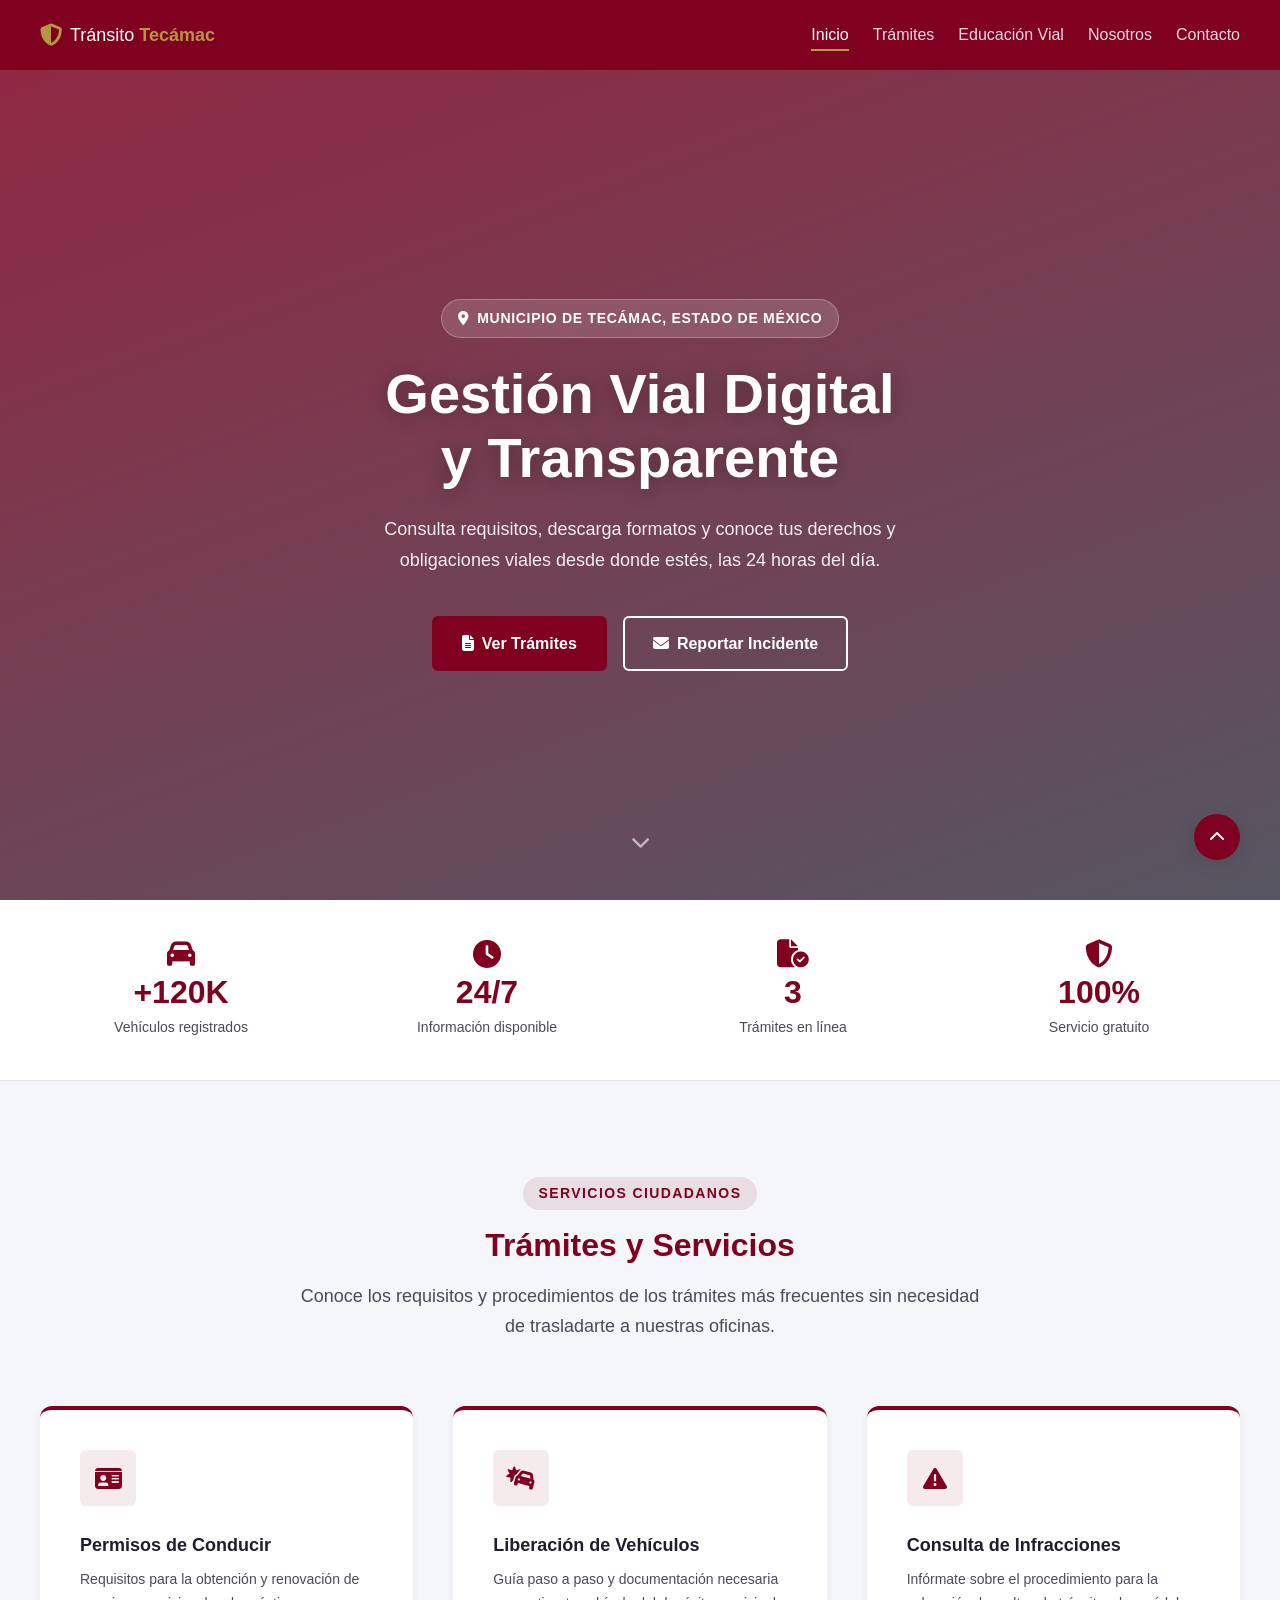
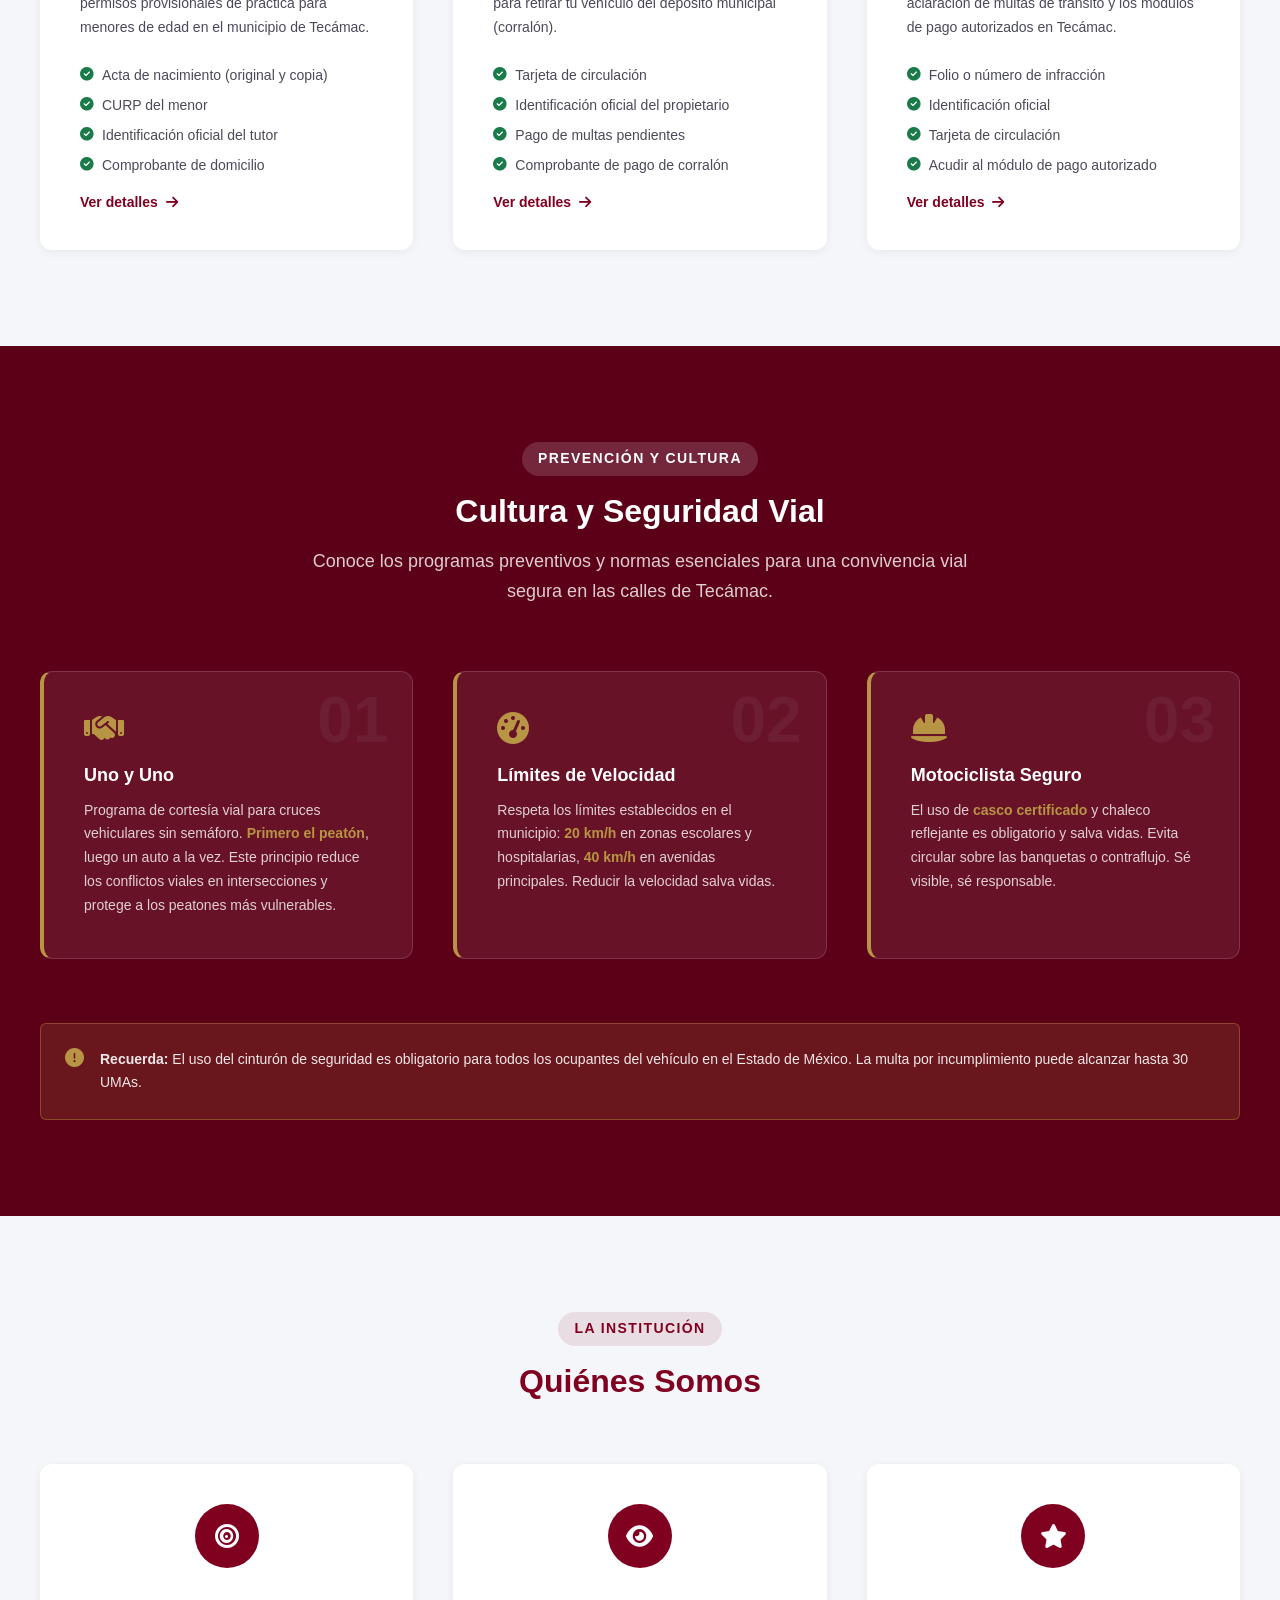
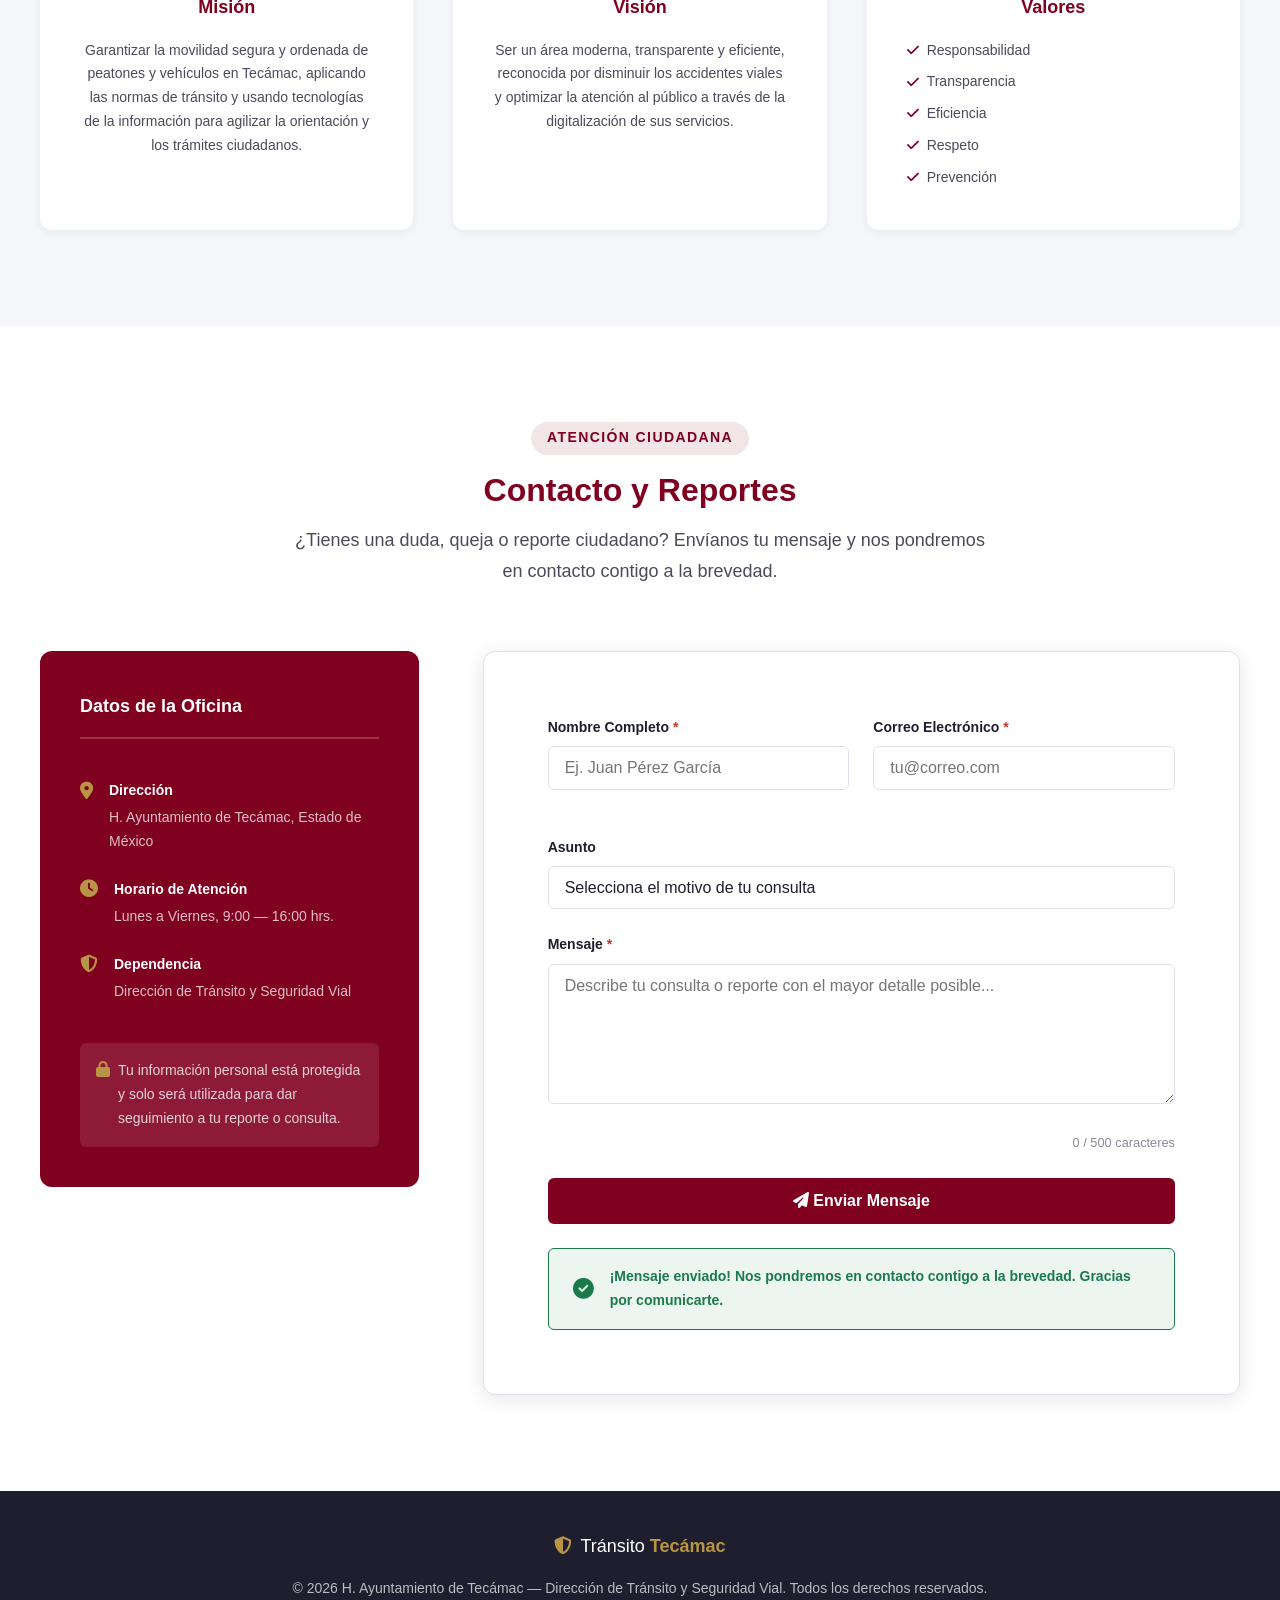
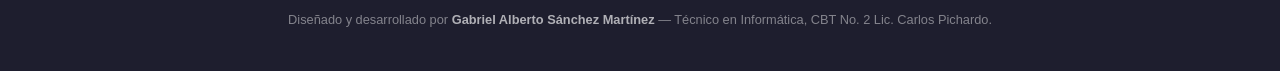
==== index.html @ 81a494e6 "feat: sitio web institucional Tránsito y Seguridad Vial Tecámac - Página web estática (HTML5 + CSS3 " ====
<!DOCTYPE html>
<html lang="es">
<head>
  <meta charset="UTF-8" />
  <meta name="viewport" content="width=device-width, initial-scale=1.0" />
  <meta name="description" content="Página web oficial de la Dirección de Tránsito y Seguridad Vial del H. Ayuntamiento de Tecámac. Consulta trámites, requisitos y cultura vial." />
  <title>Tránsito y Seguridad Vial | H. Ayuntamiento de Tecámac</title>

  <!-- Font Awesome 6 para íconos -->
  <link rel="stylesheet" href="https://cdnjs.cloudflare.com/ajax/libs/font-awesome/6.5.0/css/all.min.css" />
  <!-- Hoja de estilos principal -->
  <link rel="stylesheet" href="estilos.css" />
</head>
<body>

  <!-- ==================== HEADER / NAVBAR ==================== -->
  <header class="site-header" id="site-header">
    <div class="container header-inner">

      <a href="#inicio" class="logo" aria-label="Ir al inicio">
        <i class="fa-solid fa-shield-halved logo-icon" aria-hidden="true"></i>
        <span class="logo-text">Tránsito <strong>Tecámac</strong></span>
      </a>

      <nav class="main-nav" id="main-nav" aria-label="Navegación principal">
        <ul class="nav-list">
          <li><a class="nav-link" href="#inicio">Inicio</a></li>
          <li><a class="nav-link" href="#tramites">Trámites</a></li>
          <li><a class="nav-link" href="#educacion">Educación Vial</a></li>
          <li><a class="nav-link" href="#nosotros">Nosotros</a></li>
          <li><a class="nav-link" href="#contacto">Contacto</a></li>
        </ul>
      </nav>

      <button
        class="hamburger"
        id="hamburger-btn"
        aria-label="Abrir menú de navegación"
        aria-expanded="false"
        aria-controls="main-nav"
      >
        <span class="hamburger-bar"></span>
        <span class="hamburger-bar"></span>
        <span class="hamburger-bar"></span>
      </button>

    </div>
  </header>
  <!-- /HEADER -->


  <main id="main-content">

    <!-- ==================== SECCIÓN HERO ==================== -->
    <section id="inicio" class="hero" aria-label="Bienvenida">
      <div class="hero-overlay" aria-hidden="true"></div>
      <div class="hero-content animate-fade-up">
        <span class="hero-badge">
          <i class="fa-solid fa-location-dot" aria-hidden="true"></i>
          Municipio de Tecámac, Estado de México
        </span>
        <h1 class="hero-title">Gestión Vial Digital<br>y Transparente</h1>
        <p class="hero-subtitle">
          Consulta requisitos, descarga formatos y conoce tus derechos y
          obligaciones viales desde donde estés, las 24 horas del día.
        </p>
        <div class="hero-actions">
          <a href="#tramites" class="btn btn-primary">
            <i class="fa-solid fa-file-lines" aria-hidden="true"></i>
            Ver Trámites
          </a>
          <a href="#contacto" class="btn btn-outline">
            <i class="fa-solid fa-envelope" aria-hidden="true"></i>
            Reportar Incidente
          </a>
        </div>
      </div>
      <div class="hero-scroll-hint" aria-hidden="true">
        <i class="fa-solid fa-chevron-down"></i>
      </div>
    </section>
    <!-- /HERO -->

    <!-- ==================== ESTADÍSTICAS RÁPIDAS ==================== -->
    <section class="stats-bar" aria-label="Datos del municipio">
      <div class="container stats-grid">
        <div class="stat-item animate-on-scroll">
          <i class="fa-solid fa-car stat-icon" aria-hidden="true"></i>
          <span class="stat-number">+120K</span>
          <span class="stat-label">Vehículos registrados</span>
        </div>
        <div class="stat-item animate-on-scroll">
          <i class="fa-solid fa-clock stat-icon" aria-hidden="true"></i>
          <span class="stat-number">24/7</span>
          <span class="stat-label">Información disponible</span>
        </div>
        <div class="stat-item animate-on-scroll">
          <i class="fa-solid fa-file-circle-check stat-icon" aria-hidden="true"></i>
          <span class="stat-number">3</span>
          <span class="stat-label">Trámites en línea</span>
        </div>
        <div class="stat-item animate-on-scroll">
          <i class="fa-solid fa-shield-halved stat-icon" aria-hidden="true"></i>
          <span class="stat-number">100%</span>
          <span class="stat-label">Servicio gratuito</span>
        </div>
      </div>
    </section>
    <!-- /ESTADÍSTICAS -->


    <!-- ==================== TRÁMITES Y SERVICIOS ==================== -->
    <section id="tramites" class="section section-light" aria-labelledby="tramites-title">
      <div class="container">
        <header class="section-header animate-on-scroll">
          <span class="section-label">Servicios Ciudadanos</span>
          <h2 class="section-title" id="tramites-title">Trámites y Servicios</h2>
          <p class="section-description">
            Conoce los requisitos y procedimientos de los trámites más frecuentes
            sin necesidad de trasladarte a nuestras oficinas.
          </p>
        </header>

        <div class="cards-grid">

          <!-- Card 1: Permisos de Conducir -->
          <article class="card animate-on-scroll" aria-labelledby="card-permisos-title">
            <div class="card-icon-wrap" aria-hidden="true">
              <i class="fa-solid fa-id-card card-icon"></i>
            </div>
            <h3 class="card-title" id="card-permisos-title">Permisos de Conducir</h3>
            <p class="card-body">
              Requisitos para la obtención y renovación de permisos provisionales
              de práctica para menores de edad en el municipio de Tecámac.
            </p>
            <ul class="card-requirements">
              <li><i class="fa-solid fa-circle-check" aria-hidden="true"></i> Acta de nacimiento (original y copia)</li>
              <li><i class="fa-solid fa-circle-check" aria-hidden="true"></i> CURP del menor</li>
              <li><i class="fa-solid fa-circle-check" aria-hidden="true"></i> Identificación oficial del tutor</li>
              <li><i class="fa-solid fa-circle-check" aria-hidden="true"></i> Comprobante de domicilio</li>
            </ul>
            <button class="btn-card" onclick="openModal('modal-permisos')" aria-haspopup="dialog">
              Ver detalles <i class="fa-solid fa-arrow-right" aria-hidden="true"></i>
            </button>
          </article>

          <!-- Card 2: Liberación de Vehículos -->
          <article class="card animate-on-scroll" aria-labelledby="card-vehiculos-title">
            <div class="card-icon-wrap" aria-hidden="true">
              <i class="fa-solid fa-car-burst card-icon"></i>
            </div>
            <h3 class="card-title" id="card-vehiculos-title">Liberación de Vehículos</h3>
            <p class="card-body">
              Guía paso a paso y documentación necesaria para retirar tu vehículo
              del depósito municipal (corralón).
            </p>
            <ul class="card-requirements">
              <li><i class="fa-solid fa-circle-check" aria-hidden="true"></i> Tarjeta de circulación</li>
              <li><i class="fa-solid fa-circle-check" aria-hidden="true"></i> Identificación oficial del propietario</li>
              <li><i class="fa-solid fa-circle-check" aria-hidden="true"></i> Pago de multas pendientes</li>
              <li><i class="fa-solid fa-circle-check" aria-hidden="true"></i> Comprobante de pago de corralón</li>
            </ul>
            <button class="btn-card" onclick="openModal('modal-vehiculos')" aria-haspopup="dialog">
              Ver detalles <i class="fa-solid fa-arrow-right" aria-hidden="true"></i>
            </button>
          </article>

          <!-- Card 3: Consulta de Infracciones -->
          <article class="card animate-on-scroll" aria-labelledby="card-infracciones-title">
            <div class="card-icon-wrap" aria-hidden="true">
              <i class="fa-solid fa-triangle-exclamation card-icon"></i>
            </div>
            <h3 class="card-title" id="card-infracciones-title">Consulta de Infracciones</h3>
            <p class="card-body">
              Infórmate sobre el procedimiento para la aclaración de multas de
              tránsito y los módulos de pago autorizados en Tecámac.
            </p>
            <ul class="card-requirements">
              <li><i class="fa-solid fa-circle-check" aria-hidden="true"></i> Folio o número de infracción</li>
              <li><i class="fa-solid fa-circle-check" aria-hidden="true"></i> Identificación oficial</li>
              <li><i class="fa-solid fa-circle-check" aria-hidden="true"></i> Tarjeta de circulación</li>
              <li><i class="fa-solid fa-circle-check" aria-hidden="true"></i> Acudir al módulo de pago autorizado</li>
            </ul>
            <button class="btn-card" onclick="openModal('modal-infracciones')" aria-haspopup="dialog">
              Ver detalles <i class="fa-solid fa-arrow-right" aria-hidden="true"></i>
            </button>
          </article>

        </div>
      </div>
    </section>
    <!-- /TRÁMITES -->


    <!-- ==================== EDUCACIÓN VIAL ==================== -->
    <section id="educacion" class="section section-dark" aria-labelledby="educacion-title">
      <div class="container">
        <header class="section-header animate-on-scroll">
          <span class="section-label section-label--light">Prevención y Cultura</span>
          <h2 class="section-title section-title--light" id="educacion-title">Cultura y Seguridad Vial</h2>
          <p class="section-description section-description--light">
            Conoce los programas preventivos y normas esenciales para una
            convivencia vial segura en las calles de Tecámac.
          </p>
        </header>

        <div class="info-grid">

          <article class="info-card animate-on-scroll" aria-labelledby="info-uno-title">
            <div class="info-card-number" aria-hidden="true">01</div>
            <i class="fa-solid fa-handshake info-card-icon" aria-hidden="true"></i>
            <h3 class="info-card-title" id="info-uno-title">Uno y Uno</h3>
            <p class="info-card-body">
              Programa de cortesía vial para cruces vehiculares sin semáforo.
              <strong>Primero el peatón</strong>, luego un auto a la vez. Este principio
              reduce los conflictos viales en intersecciones y protege a los peatones más vulnerables.
            </p>
          </article>

          <article class="info-card animate-on-scroll" aria-labelledby="info-velocidad-title">
            <div class="info-card-number" aria-hidden="true">02</div>
            <i class="fa-solid fa-gauge-high info-card-icon" aria-hidden="true"></i>
            <h3 class="info-card-title" id="info-velocidad-title">Límites de Velocidad</h3>
            <p class="info-card-body">
              Respeta los límites establecidos en el municipio:
              <strong>20 km/h</strong> en zonas escolares y hospitalarias,
              <strong>40 km/h</strong> en avenidas principales.
              Reducir la velocidad salva vidas.
            </p>
          </article>

          <article class="info-card animate-on-scroll" aria-labelledby="info-moto-title">
            <div class="info-card-number" aria-hidden="true">03</div>
            <i class="fa-solid fa-helmet-safety info-card-icon" aria-hidden="true"></i>
            <h3 class="info-card-title" id="info-moto-title">Motociclista Seguro</h3>
            <p class="info-card-body">
              El uso de <strong>casco certificado</strong> y chaleco reflejante es obligatorio y
              salva vidas. Evita circular sobre las banquetas o contraflujo.
              Sé visible, sé responsable.
            </p>
          </article>

        </div>

        <!-- Banner de alerta vial -->
        <div class="alert-banner animate-on-scroll" role="note" aria-label="Aviso importante">
          <i class="fa-solid fa-circle-exclamation" aria-hidden="true"></i>
          <p>
            <strong>Recuerda:</strong> El uso del cinturón de seguridad es obligatorio para todos
            los ocupantes del vehículo en el Estado de México. La multa por incumplimiento
            puede alcanzar hasta 30 UMAs.
          </p>
        </div>

      </div>
    </section>
    <!-- /EDUCACIÓN VIAL -->


    <!-- ==================== NOSOTROS ==================== -->
    <section id="nosotros" class="section section-light" aria-labelledby="nosotros-title">
      <div class="container">
        <header class="section-header animate-on-scroll">
          <span class="section-label">La Institución</span>
          <h2 class="section-title" id="nosotros-title">Quiénes Somos</h2>
        </header>

        <div class="mvv-grid">

          <div class="mvv-card animate-on-scroll">
            <div class="mvv-card-icon" aria-hidden="true">
              <i class="fa-solid fa-bullseye"></i>
            </div>
            <h3 class="mvv-card-title">Misión</h3>
            <p class="mvv-card-body">
              Garantizar la movilidad segura y ordenada de peatones y vehículos en Tecámac,
              aplicando las normas de tránsito y usando tecnologías de la información
              para agilizar la orientación y los trámites ciudadanos.
            </p>
          </div>

          <div class="mvv-card animate-on-scroll">
            <div class="mvv-card-icon" aria-hidden="true">
              <i class="fa-solid fa-eye"></i>
            </div>
            <h3 class="mvv-card-title">Visión</h3>
            <p class="mvv-card-body">
              Ser un área moderna, transparente y eficiente, reconocida por disminuir
              los accidentes viales y optimizar la atención al público a través de
              la digitalización de sus servicios.
            </p>
          </div>

          <div class="mvv-card animate-on-scroll">
            <div class="mvv-card-icon" aria-hidden="true">
              <i class="fa-solid fa-star"></i>
            </div>
            <h3 class="mvv-card-title">Valores</h3>
            <ul class="mvv-values-list">
              <li><i class="fa-solid fa-check" aria-hidden="true"></i> Responsabilidad</li>
              <li><i class="fa-solid fa-check" aria-hidden="true"></i> Transparencia</li>
              <li><i class="fa-solid fa-check" aria-hidden="true"></i> Eficiencia</li>
              <li><i class="fa-solid fa-check" aria-hidden="true"></i> Respeto</li>
              <li><i class="fa-solid fa-check" aria-hidden="true"></i> Prevención</li>
            </ul>
          </div>

        </div>
      </div>
    </section>
    <!-- /NOSOTROS -->


    <!-- ==================== CONTACTO ==================== -->
    <section id="contacto" class="section" aria-labelledby="contacto-title">
      <div class="container">
        <header class="section-header animate-on-scroll">
          <span class="section-label">Atención Ciudadana</span>
          <h2 class="section-title" id="contacto-title">Contacto y Reportes</h2>
          <p class="section-description">
            ¿Tienes una duda, queja o reporte ciudadano? Envíanos tu mensaje
            y nos pondremos en contacto contigo a la brevedad.
          </p>
        </header>

        <div class="contact-layout">

          <!-- Información de contacto -->
          <aside class="contact-info animate-on-scroll" aria-label="Información de contacto">
            <h3 class="contact-info-title">Datos de la Oficina</h3>

            <ul class="contact-info-list">
              <li class="contact-info-item">
                <i class="fa-solid fa-location-dot" aria-hidden="true"></i>
                <div>
                  <strong>Dirección</strong>
                  <span>H. Ayuntamiento de Tecámac, Estado de México</span>
                </div>
              </li>
              <li class="contact-info-item">
                <i class="fa-solid fa-clock" aria-hidden="true"></i>
                <div>
                  <strong>Horario de Atención</strong>
                  <span>Lunes a Viernes, 9:00 — 16:00 hrs.</span>
                </div>
              </li>
              <li class="contact-info-item">
                <i class="fa-solid fa-shield-halved" aria-hidden="true"></i>
                <div>
                  <strong>Dependencia</strong>
                  <span>Dirección de Tránsito y Seguridad Vial</span>
                </div>
              </li>
            </ul>

            <div class="contact-notice" role="note">
              <i class="fa-solid fa-lock" aria-hidden="true"></i>
              <p>Tu información personal está protegida y solo será utilizada
              para dar seguimiento a tu reporte o consulta.</p>
            </div>
          </aside>

          <!-- Formulario -->
          <div class="contact-form-wrap animate-on-scroll">
            <!--
              NETLIFY FORMS — Instrucciones de activación:
              1. Sube este sitio a Netlify (arrastrar la carpeta en app.netlify.com).
              2. Netlify detecta automáticamente el atributo `data-netlify="true"` y
                 activa la recepción de mensajes. No se necesita configuración extra.
              3. Los mensajes llegan a: app.netlify.com → tu sitio → Forms.
              4. Opcional: en Netlify > Forms > Notifications puedes activar
                 alertas por correo electrónico cada vez que llegue un mensaje.
            -->
            <form
              class="contact-form"
              id="contact-form"
              name="contacto-ciudadano"
              method="POST"
              data-netlify="true"
              data-netlify-honeypot="bot-field"
              novalidate
              aria-label="Formulario de contacto ciudadano"
            >
              <!-- Campo honeypot anti-spam (oculto para humanos, visible para bots) -->
              <input type="hidden" name="form-name" value="contacto-ciudadano" />
              <p class="honeypot-field" aria-hidden="true">
                <label>No llenar este campo: <input name="bot-field" tabindex="-1" autocomplete="off" /></label>
              </p>

              <div class="form-row">
                <div class="form-group">
                  <label class="form-label" for="input-name">
                    Nombre Completo <span class="required" aria-hidden="true">*</span>
                  </label>
                  <input
                    class="form-input"
                    type="text"
                    id="input-name"
                    name="name"
                    placeholder="Ej. Juan Pérez García"
                    autocomplete="name"
                    required
                    aria-required="true"
                    aria-describedby="input-name-error"
                  />
                  <span class="form-error" id="input-name-error" role="alert" aria-live="polite"></span>
                </div>

                <div class="form-group">
                  <label class="form-label" for="input-email">
                    Correo Electrónico <span class="required" aria-hidden="true">*</span>
                  </label>
                  <input
                    class="form-input"
                    type="email"
                    id="input-email"
                    name="email"
                    placeholder="tu@correo.com"
                    autocomplete="email"
                    required
                    aria-required="true"
                    aria-describedby="input-email-error"
                  />
                  <span class="form-error" id="input-email-error" role="alert" aria-live="polite"></span>
                </div>
              </div>

              <div class="form-group">
                <label class="form-label" for="input-subject">Asunto</label>
                <select class="form-input form-select" id="input-subject" name="subject">
                  <option value="" disabled selected>Selecciona el motivo de tu consulta</option>
                  <option value="tramite">Información sobre un trámite</option>
                  <option value="infraccion">Consulta de infracción</option>
                  <option value="reporte">Reporte ciudadano</option>
                  <option value="corralon">Liberación de vehículo</option>
                  <option value="otro">Otro</option>
                </select>
              </div>

              <div class="form-group">
                <label class="form-label" for="input-message">
                  Mensaje <span class="required" aria-hidden="true">*</span>
                </label>
                <textarea
                  class="form-input form-textarea"
                  id="input-message"
                  name="message"
                  rows="5"
                  placeholder="Describe tu consulta o reporte con el mayor detalle posible..."
                  required
                  aria-required="true"
                  aria-describedby="input-message-error"
                ></textarea>
                <span class="form-error" id="input-message-error" role="alert" aria-live="polite"></span>
                <span class="char-counter" id="char-counter" aria-live="polite">0 / 500 caracteres</span>
              </div>

              <button class="btn btn-primary btn-full" type="submit" id="submit-btn">
                <span class="btn-text">
                  <i class="fa-solid fa-paper-plane" aria-hidden="true"></i>
                  Enviar Mensaje
                </span>
                <span class="btn-loading" aria-hidden="true" hidden>
                  <i class="fa-solid fa-spinner fa-spin"></i>
                  Enviando...
                </span>
              </button>

              <!-- Mensaje de éxito -->
              <div class="form-success" id="form-success" role="status" aria-live="polite" tabindex="-1" hidden>
                <i class="fa-solid fa-circle-check" aria-hidden="true"></i>
                <p><strong>¡Mensaje enviado!</strong> Nos pondremos en contacto contigo a la brevedad. Gracias por comunicarte.</p>
              </div>

            </form>
          </div>
          <!-- /Formulario -->

        </div>
      </div>
    </section>
    <!-- /CONTACTO -->

  </main>


  <!-- ==================== FOOTER ==================== -->
  <footer class="site-footer" role="contentinfo">
    <div class="container footer-inner">
      <div class="footer-brand">
        <i class="fa-solid fa-shield-halved footer-logo-icon" aria-hidden="true"></i>
        <span>Tránsito <strong>Tecámac</strong></span>
      </div>
      <p class="footer-copy">
        &copy; 2026 H. Ayuntamiento de Tecámac &mdash; Dirección de Tránsito y Seguridad Vial.
        Todos los derechos reservados.
      </p>
      <p class="footer-credit">
        Diseñado y desarrollado por
        <strong>Gabriel Alberto Sánchez Martínez</strong> &mdash; Técnico en Informática, CBT No. 2 Lic. Carlos Pichardo.
      </p>
    </div>
  </footer>
  <!-- /FOOTER -->

  <!-- ==================== MODALES DE TRÁMITES ==================== -->

  <!-- Modal: Permisos de Conducir -->
  <dialog class="modal" id="modal-permisos" aria-labelledby="modal-permisos-title">
    <div class="modal-inner">
      <button class="modal-close" onclick="closeModal('modal-permisos')" aria-label="Cerrar modal">
        <i class="fa-solid fa-xmark" aria-hidden="true"></i>
      </button>
      <div class="modal-icon" aria-hidden="true"><i class="fa-solid fa-id-card"></i></div>
      <h2 class="modal-title" id="modal-permisos-title">Permisos de Conducir</h2>
      <p class="modal-description">
        El permiso provisional de práctica es el documento que autoriza a un menor de edad
        a conducir un vehículo acompañado de un adulto responsable. Solo aplica dentro del
        municipio de Tecámac.
      </p>
      <h3 class="modal-subtitle">Documentos requeridos:</h3>
      <ol class="modal-list">
        <li>Acta de nacimiento del menor (original y 2 copias).</li>
        <li>CURP del menor (impresa y legible).</li>
        <li>Identificación oficial vigente del tutor o padre de familia.</li>
        <li>Comprobante de domicilio (no mayor a 3 meses).</li>
        <li>Fotografías tamaño infantil (2 piezas, fondo blanco).</li>
      </ol>
      <p class="modal-note">
        <i class="fa-solid fa-circle-info" aria-hidden="true"></i>
        Costo: Consultar cuotas vigentes en las oficinas del Ayuntamiento.
      </p>
      <button class="btn btn-primary" onclick="closeModal('modal-permisos')">Entendido</button>
    </div>
  </dialog>

  <!-- Modal: Liberación de Vehículos -->
  <dialog class="modal" id="modal-vehiculos" aria-labelledby="modal-vehiculos-title">
    <div class="modal-inner">
      <button class="modal-close" onclick="closeModal('modal-vehiculos')" aria-label="Cerrar modal">
        <i class="fa-solid fa-xmark" aria-hidden="true"></i>
      </button>
      <div class="modal-icon" aria-hidden="true"><i class="fa-solid fa-car-burst"></i></div>
      <h2 class="modal-title" id="modal-vehiculos-title">Liberación de Vehículos</h2>
      <p class="modal-description">
        Si tu vehículo fue remitido al depósito municipal, sigue estos pasos para
        recuperarlo. La liberación debe realizarse dentro de los 30 días hábiles
        posteriores al ingreso al corralón.
      </p>
      <h3 class="modal-subtitle">Documentos requeridos:</h3>
      <ol class="modal-list">
        <li>Tarjeta de circulación (original).</li>
        <li>Identificación oficial vigente del propietario registrado.</li>
        <li>Comprobante de pago de todas las multas pendientes.</li>
        <li>Comprobante de pago de derechos de corralón (días transcurridos).</li>
        <li>En caso de no ser el propietario: carta poder notariada.</li>
      </ol>
      <p class="modal-note">
        <i class="fa-solid fa-circle-info" aria-hidden="true"></i>
        El cobro por almacenaje se genera por cada día hábil de permanencia en el depósito.
      </p>
      <button class="btn btn-primary" onclick="closeModal('modal-vehiculos')">Entendido</button>
    </div>
  </dialog>

  <!-- Modal: Consulta de Infracciones -->
  <dialog class="modal" id="modal-infracciones" aria-labelledby="modal-infracciones-title">
    <div class="modal-inner">
      <button class="modal-close" onclick="closeModal('modal-infracciones')" aria-label="Cerrar modal">
        <i class="fa-solid fa-xmark" aria-hidden="true"></i>
      </button>
      <div class="modal-icon" aria-hidden="true"><i class="fa-solid fa-triangle-exclamation"></i></div>
      <h2 class="modal-title" id="modal-infracciones-title">Consulta de Infracciones</h2>
      <p class="modal-description">
        Si recibiste una infracción de tránsito, puedes aclarar su procedencia o
        realizar el pago en los módulos autorizados. El pago oportuno puede
        otorgarte un descuento del 50%.
      </p>
      <h3 class="modal-subtitle">Procedimiento:</h3>
      <ol class="modal-list">
        <li>Localiza el folio de la infracción en la boleta que te fue entregada.</li>
        <li>Preséntate con tu identificación oficial y tarjeta de circulación.</li>
        <li>Acude al módulo de pago del Ayuntamiento de Tecámac.</li>
        <li>En caso de inconformidad, solicita el proceso de aclaración ante la Dirección de Tránsito.</li>
      </ol>
      <p class="modal-note">
        <i class="fa-solid fa-circle-info" aria-hidden="true"></i>
        El pago dentro de los primeros 15 días hábiles aplica para descuento especial.
      </p>
      <button class="btn btn-primary" onclick="closeModal('modal-infracciones')">Entendido</button>
    </div>
  </dialog>

  <!-- Botón de volver arriba -->
  <button class="back-to-top" id="back-to-top" aria-label="Volver al inicio de la página" hidden>
    <i class="fa-solid fa-chevron-up" aria-hidden="true"></i>
  </button>

  <script src="scripts.js"></script>
</body>
</html>
---- estilos.css ----
/* =============================================================
   estilos.css — Tránsito y Seguridad Vial | H. Ayuntamiento de Tecámac
   Autor: Gabriel Alberto Sánchez Martínez — Técnico en Informática, 2026
   ============================================================= */

/* ------------------------------------------------------------- */
/* 1. VARIABLES CSS (Design Tokens)                              */
/* ------------------------------------------------------------- */
:root {
  /* Colores institucionales */
  --color-primary:        #800020; /* Guinda */
  --color-primary-dark:   #5c0017;
  --color-primary-light:  #a3002b;
  --color-secondary:      #b89445; /* Dorado/Arena */
  --color-secondary-dark: #9e7d36;

  /* Neutros */
  --color-dark:    #1e1e2e;
  --color-gray:    #4a4a5a;
  --color-mid:     #8a8a9a;
  --color-border:  #e0e0ec;
  --color-light:   #f5f6fa;
  --color-white:   #ffffff;

  /* Feedback */
  --color-success: #1a7a4a;
  --color-error:   #c0392b;

  /* Tipografía */
  --font-base: 'Segoe UI', Tahoma, Geneva, Verdana, sans-serif;
  --font-size-sm:   0.875rem; /* 14px */
  --font-size-base: 1rem;     /* 16px */
  --font-size-md:   1.125rem; /* 18px */
  --font-size-lg:   1.5rem;   /* 24px */
  --font-size-xl:   2rem;     /* 32px */
  --font-size-2xl:  2.75rem;  /* 44px */
  --font-size-3xl:  3.5rem;   /* 56px */

  /* Espaciado */
  --space-xs:  0.5rem;
  --space-sm:  1rem;
  --space-md:  1.5rem;
  --space-lg:  2.5rem;
  --space-xl:  4rem;
  --space-2xl: 6rem;

  /* Efectos */
  --shadow-sm: 0 2px 8px rgba(0, 0, 0, 0.06);
  --shadow-md: 0 4px 20px rgba(0, 0, 0, 0.10);
  --shadow-lg: 0 8px 40px rgba(0, 0, 0, 0.15);
  --radius-sm: 6px;
  --radius-md: 12px;
  --radius-lg: 20px;
  --transition: 0.3s ease;

  /* Layout */
  --max-width: 1200px;
  --navbar-height: 70px;
}


/* ------------------------------------------------------------- */
/* 2. RESET Y BASE                                               */
/* ------------------------------------------------------------- */
*, *::before, *::after {
  box-sizing: border-box;
  margin: 0;
  padding: 0;
}

html {
  scroll-behavior: smooth;
  font-size: 16px;
}

body {
  font-family: var(--font-base);
  font-size: var(--font-size-base);
  color: var(--color-dark);
  background-color: var(--color-white);
  line-height: 1.7;
  -webkit-font-smoothing: antialiased;
}

img, video, svg {
  display: block;
  max-width: 100%;
}

a {
  color: inherit;
  text-decoration: none;
}

ul, ol {
  list-style: none;
}

button {
  font-family: inherit;
  cursor: pointer;
  border: none;
  background: none;
}

/* Accesibilidad: foco visible claro */
:focus-visible {
  outline: 3px solid var(--color-secondary);
  outline-offset: 3px;
  border-radius: var(--radius-sm);
}

/* Respeta preferencia de movimiento reducido */
@media (prefers-reduced-motion: reduce) {
  *, *::before, *::after {
    animation-duration: 0.01ms !important;
    transition-duration: 0.01ms !important;
    scroll-behavior: auto !important;
  }
}

/* ------------------------------------------------------------- */
/* 3. UTILIDADES                                                  */
/* ------------------------------------------------------------- */
.container {
  width: min(var(--max-width), 100% - var(--space-lg) * 2);
  margin-inline: auto;
}

.section {
  padding-block: var(--space-2xl);
}

.section-light {
  background-color: var(--color-light);
}

.section-dark {
  background-color: var(--color-primary-dark);
  color: var(--color-white);
}

/* ------------------------------------------------------------- */
/* 4. BOTONES                                                     */
/* ------------------------------------------------------------- */
.btn {
  display: inline-flex;
  align-items: center;
  gap: var(--space-xs);
  padding: 0.75rem 1.75rem;
  border-radius: var(--radius-sm);
  font-size: var(--font-size-base);
  font-weight: 600;
  transition: background-color var(--transition), transform var(--transition), box-shadow var(--transition);
  cursor: pointer;
  border: 2px solid transparent;
}

.btn:disabled {
  opacity: 0.6;
  cursor: not-allowed;
}

.btn-primary {
  background-color: var(--color-primary);
  color: var(--color-white);
  border-color: var(--color-primary);
}

.btn-primary:hover:not(:disabled) {
  background-color: var(--color-primary-dark);
  border-color: var(--color-primary-dark);
  transform: translateY(-2px);
  box-shadow: var(--shadow-md);
}

.btn-outline {
  background-color: transparent;
  color: var(--color-white);
  border-color: var(--color-white);
}

.btn-outline:hover:not(:disabled) {
  background-color: var(--color-white);
  color: var(--color-primary);
  transform: translateY(-2px);
}

.btn-full {
  width: 100%;
  justify-content: center;
}

/* Botón de tarjeta */
.btn-card {
  display: inline-flex;
  align-items: center;
  gap: var(--space-xs);
  color: var(--color-primary);
  font-weight: 600;
  font-size: var(--font-size-sm);
  transition: gap var(--transition), color var(--transition);
  margin-top: var(--space-sm);
  background: none;
  border: none;
  padding: 0;
  cursor: pointer;
}

.btn-card:hover {
  color: var(--color-primary-dark);
  gap: var(--space-sm);
}


/* ------------------------------------------------------------- */
/* 5. HEADER Y NAVBAR                                            */
/* ------------------------------------------------------------- */
.site-header {
  position: fixed;
  top: 0;
  left: 0;
  right: 0;
  z-index: 1000;
  height: var(--navbar-height);
  background-color: var(--color-primary);
  transition: box-shadow var(--transition);
}

.site-header.scrolled {
  box-shadow: var(--shadow-lg);
}

.header-inner {
  display: flex;
  align-items: center;
  justify-content: space-between;
  height: 100%;
}

/* Logo */
.logo {
  display: flex;
  align-items: center;
  gap: var(--space-xs);
  color: var(--color-white);
  font-size: var(--font-size-md);
  font-weight: 400;
  transition: opacity var(--transition);
}

.logo:hover { opacity: 0.85; }

.logo-icon {
  font-size: 1.4rem;
  color: var(--color-secondary);
}

.logo-text strong {
  color: var(--color-secondary);
  font-weight: 700;
}

/* Navegación */
.nav-list {
  display: flex;
  gap: var(--space-md);
}

.nav-link {
  color: rgba(255, 255, 255, 0.85);
  font-size: var(--font-size-base);
  font-weight: 500;
  padding-block: var(--space-xs);
  position: relative;
  transition: color var(--transition);
}

.nav-link::after {
  content: '';
  position: absolute;
  bottom: 0;
  left: 0;
  width: 0;
  height: 2px;
  background-color: var(--color-secondary);
  transition: width var(--transition);
}

.nav-link:hover,
.nav-link.active {
  color: var(--color-white);
}

.nav-link:hover::after,
.nav-link.active::after {
  width: 100%;
}

/* Hamburguesa */
.hamburger {
  display: none;
  flex-direction: column;
  gap: 5px;
  padding: var(--space-xs);
  border-radius: var(--radius-sm);
  transition: background-color var(--transition);
}

.hamburger:hover {
  background-color: rgba(255, 255, 255, 0.1);
}

.hamburger-bar {
  display: block;
  width: 24px;
  height: 2px;
  background-color: var(--color-white);
  border-radius: 2px;
  transition: transform var(--transition), opacity var(--transition);
}

/* Estado abierto del hamburguesa */
.hamburger[aria-expanded="true"] .hamburger-bar:nth-child(1) {
  transform: translateY(7px) rotate(45deg);
}
.hamburger[aria-expanded="true"] .hamburger-bar:nth-child(2) {
  opacity: 0;
}
.hamburger[aria-expanded="true"] .hamburger-bar:nth-child(3) {
  transform: translateY(-7px) rotate(-45deg);
}


/* ------------------------------------------------------------- */
/* 6. HERO                                                        */
/* ------------------------------------------------------------- */
.hero {
  position: relative;
  min-height: 100vh;
  display: flex;
  align-items: center;
  justify-content: center;
  text-align: center;
  padding-top: var(--navbar-height);
  background-image: url('https://images.unsplash.com/photo-1544620347-c4fd4a3d5957?q=80&w=1400');
  background-size: cover;
  background-position: center;
  background-attachment: fixed;
  color: var(--color-white);
  overflow: hidden;
}

.hero-overlay {
  position: absolute;
  inset: 0;
  background: linear-gradient(
    160deg,
    rgba(128, 0, 32, 0.85) 0%,
    rgba(30, 30, 46, 0.75) 100%
  );
}

.hero-content {
  position: relative;
  z-index: 1;
  max-width: 800px;
  padding-inline: var(--space-sm);
}

.hero-badge {
  display: inline-flex;
  align-items: center;
  gap: var(--space-xs);
  background-color: rgba(255, 255, 255, 0.15);
  backdrop-filter: blur(8px);
  border: 1px solid rgba(255, 255, 255, 0.25);
  color: var(--color-white);
  font-size: var(--font-size-sm);
  font-weight: 600;
  padding: 0.4rem 1rem;
  border-radius: 50px;
  margin-bottom: var(--space-md);
  text-transform: uppercase;
  letter-spacing: 0.05em;
}

.hero-title {
  font-size: clamp(var(--font-size-xl), 5vw, var(--font-size-3xl));
  font-weight: 800;
  line-height: 1.15;
  margin-bottom: var(--space-md);
  text-shadow: 0 2px 20px rgba(0, 0, 0, 0.3);
}

.hero-subtitle {
  font-size: clamp(var(--font-size-base), 2vw, var(--font-size-md));
  opacity: 0.9;
  max-width: 600px;
  margin-inline: auto;
  margin-bottom: var(--space-lg);
}

.hero-actions {
  display: flex;
  gap: var(--space-sm);
  justify-content: center;
  flex-wrap: wrap;
}

.hero-scroll-hint {
  position: absolute;
  bottom: var(--space-lg);
  left: 50%;
  transform: translateX(-50%);
  color: rgba(255, 255, 255, 0.6);
  font-size: 1.2rem;
  animation: bounce 2s infinite;
}

@keyframes bounce {
  0%, 100% { transform: translateX(-50%) translateY(0); }
  50%       { transform: translateX(-50%) translateY(8px); }
}

/* Animación de entrada para el hero */
.animate-fade-up {
  animation: fadeInUp 0.8s ease both;
}

@keyframes fadeInUp {
  from {
    opacity: 0;
    transform: translateY(30px);
  }
  to {
    opacity: 1;
    transform: translateY(0);
  }
}

/* ------------------------------------------------------------- */
/* 7. BARRA DE ESTADÍSTICAS                                       */
/* ------------------------------------------------------------- */
.stats-bar {
  background-color: var(--color-white);
  border-bottom: 1px solid var(--color-border);
  padding-block: var(--space-lg);
  box-shadow: var(--shadow-sm);
}

.stats-grid {
  display: grid;
  grid-template-columns: repeat(2, 1fr);
  gap: var(--space-md);
  text-align: center;
}

.stat-item {
  display: flex;
  flex-direction: column;
  align-items: center;
  gap: var(--space-xs);
}

.stat-icon {
  font-size: 1.75rem;
  color: var(--color-primary);
}

.stat-number {
  font-size: var(--font-size-xl);
  font-weight: 800;
  color: var(--color-primary);
  line-height: 1;
}

.stat-label {
  font-size: var(--font-size-sm);
  color: var(--color-gray);
  font-weight: 500;
}


/* ------------------------------------------------------------- */
/* 8. ENCABEZADOS DE SECCIÓN                                      */
/* ------------------------------------------------------------- */
.section-header {
  text-align: center;
  margin-bottom: var(--space-xl);
  max-width: 700px;
  margin-inline: auto;
  margin-bottom: var(--space-xl);
}

.section-label {
  display: inline-block;
  background-color: rgba(128, 0, 32, 0.1);
  color: var(--color-primary);
  font-size: var(--font-size-sm);
  font-weight: 700;
  text-transform: uppercase;
  letter-spacing: 0.1em;
  padding: 0.3rem 1rem;
  border-radius: 50px;
  margin-bottom: var(--space-sm);
}

.section-label--light {
  background-color: rgba(255, 255, 255, 0.15);
  color: var(--color-white);
}

.section-title {
  font-size: clamp(var(--font-size-lg), 3vw, var(--font-size-xl));
  font-weight: 800;
  color: var(--color-primary);
  line-height: 1.2;
  margin-bottom: var(--space-sm);
}

.section-title--light {
  color: var(--color-white);
}

.section-description {
  font-size: var(--font-size-md);
  color: var(--color-gray);
  line-height: 1.7;
}

.section-description--light {
  color: rgba(255, 255, 255, 0.8);
}

/* ------------------------------------------------------------- */
/* 9. TARJETAS DE TRÁMITES                                        */
/* ------------------------------------------------------------- */
.cards-grid {
  display: grid;
  grid-template-columns: repeat(auto-fit, minmax(300px, 1fr));
  gap: var(--space-lg);
}

.card {
  background-color: var(--color-white);
  border-radius: var(--radius-md);
  padding: var(--space-lg);
  box-shadow: var(--shadow-sm);
  border-top: 4px solid var(--color-primary);
  display: flex;
  flex-direction: column;
  transition: transform var(--transition), box-shadow var(--transition);
}

.card:hover {
  transform: translateY(-6px);
  box-shadow: var(--shadow-lg);
}

.card-icon-wrap {
  width: 56px;
  height: 56px;
  background-color: rgba(128, 0, 32, 0.08);
  border-radius: var(--radius-sm);
  display: flex;
  align-items: center;
  justify-content: center;
  margin-bottom: var(--space-md);
}

.card-icon {
  font-size: 1.5rem;
  color: var(--color-primary);
}

.card-title {
  font-size: var(--font-size-md);
  font-weight: 700;
  color: var(--color-dark);
  margin-bottom: var(--space-xs);
}

.card-body {
  font-size: var(--font-size-sm);
  color: var(--color-gray);
  line-height: 1.7;
  margin-bottom: var(--space-md);
}

.card-requirements {
  display: flex;
  flex-direction: column;
  gap: 0.4rem;
  margin-top: auto;
}

.card-requirements li {
  display: flex;
  align-items: flex-start;
  gap: var(--space-xs);
  font-size: var(--font-size-sm);
  color: var(--color-gray);
}

.card-requirements li i {
  color: var(--color-success);
  font-size: 0.85rem;
  margin-top: 0.25rem;
  flex-shrink: 0;
}


/* ------------------------------------------------------------- */
/* 10. TARJETAS DE EDUCACIÓN VIAL                                 */
/* ------------------------------------------------------------- */
.info-grid {
  display: grid;
  grid-template-columns: repeat(auto-fit, minmax(280px, 1fr));
  gap: var(--space-lg);
  margin-bottom: var(--space-xl);
}

.info-card {
  background-color: rgba(255, 255, 255, 0.07);
  border: 1px solid rgba(255, 255, 255, 0.15);
  border-left: 4px solid var(--color-secondary);
  border-radius: var(--radius-md);
  padding: var(--space-lg);
  position: relative;
  overflow: hidden;
  transition: transform var(--transition), background-color var(--transition);
}

.info-card:hover {
  transform: translateY(-4px);
  background-color: rgba(255, 255, 255, 0.12);
}

.info-card-number {
  position: absolute;
  top: var(--space-sm);
  right: var(--space-md);
  font-size: 4rem;
  font-weight: 900;
  color: rgba(255, 255, 255, 0.05);
  line-height: 1;
  pointer-events: none;
}

.info-card-icon {
  font-size: 2rem;
  color: var(--color-secondary);
  margin-bottom: var(--space-sm);
}

.info-card-title {
  font-size: var(--font-size-md);
  font-weight: 700;
  color: var(--color-white);
  margin-bottom: var(--space-xs);
}

.info-card-body {
  font-size: var(--font-size-sm);
  color: rgba(255, 255, 255, 0.8);
  line-height: 1.7;
}

.info-card-body strong {
  color: var(--color-secondary);
}

/* Banner de alerta */
.alert-banner {
  display: flex;
  align-items: flex-start;
  gap: var(--space-sm);
  background-color: rgba(184, 148, 69, 0.15);
  border: 1px solid rgba(184, 148, 69, 0.4);
  border-radius: var(--radius-sm);
  padding: var(--space-md);
  color: rgba(255, 255, 255, 0.9);
  font-size: var(--font-size-sm);
}

.alert-banner > i {
  color: var(--color-secondary);
  font-size: 1.2rem;
  flex-shrink: 0;
  margin-top: 0.1rem;
}

/* ------------------------------------------------------------- */
/* 11. MISIÓN / VISIÓN / VALORES                                  */
/* ------------------------------------------------------------- */
.mvv-grid {
  display: grid;
  grid-template-columns: repeat(auto-fit, minmax(280px, 1fr));
  gap: var(--space-lg);
}

.mvv-card {
  background-color: var(--color-white);
  border-radius: var(--radius-md);
  padding: var(--space-lg);
  box-shadow: var(--shadow-sm);
  text-align: center;
  transition: transform var(--transition), box-shadow var(--transition);
}

.mvv-card:hover {
  transform: translateY(-4px);
  box-shadow: var(--shadow-md);
}

.mvv-card-icon {
  width: 64px;
  height: 64px;
  background-color: var(--color-primary);
  border-radius: 50%;
  display: flex;
  align-items: center;
  justify-content: center;
  margin-inline: auto;
  margin-bottom: var(--space-md);
  font-size: 1.5rem;
  color: var(--color-white);
}

.mvv-card-title {
  font-size: var(--font-size-md);
  font-weight: 700;
  color: var(--color-primary);
  margin-bottom: var(--space-sm);
}

.mvv-card-body {
  font-size: var(--font-size-sm);
  color: var(--color-gray);
  line-height: 1.7;
}

.mvv-values-list {
  display: flex;
  flex-direction: column;
  gap: 0.5rem;
  text-align: left;
  font-size: var(--font-size-sm);
  color: var(--color-gray);
}

.mvv-values-list li {
  display: flex;
  align-items: center;
  gap: var(--space-xs);
}

.mvv-values-list li i {
  color: var(--color-primary);
  font-size: 0.85rem;
}


/* ------------------------------------------------------------- */
/* 12. SECCIÓN DE CONTACTO                                        */
/* ------------------------------------------------------------- */

/* Campo honeypot anti-spam: invisible para humanos */
.honeypot-field {
  position: absolute;
  left: -9999px;
  width: 1px;
  height: 1px;
  overflow: hidden;
}
.contact-layout {
  display: grid;
  grid-template-columns: 1fr 2fr;
  gap: var(--space-xl);
  align-items: start;
}

/* Panel lateral de info */
.contact-info {
  background-color: var(--color-primary);
  color: var(--color-white);
  border-radius: var(--radius-md);
  padding: var(--space-lg);
}

.contact-info-title {
  font-size: var(--font-size-md);
  font-weight: 700;
  margin-bottom: var(--space-lg);
  padding-bottom: var(--space-sm);
  border-bottom: 2px solid rgba(255, 255, 255, 0.2);
}

.contact-info-list {
  display: flex;
  flex-direction: column;
  gap: var(--space-md);
  margin-bottom: var(--space-lg);
}

.contact-info-item {
  display: flex;
  align-items: flex-start;
  gap: var(--space-sm);
}

.contact-info-item > i {
  font-size: 1.1rem;
  color: var(--color-secondary);
  margin-top: 0.15rem;
  flex-shrink: 0;
}

.contact-info-item div {
  display: flex;
  flex-direction: column;
  gap: 0.2rem;
}

.contact-info-item strong {
  font-size: var(--font-size-sm);
  color: var(--color-white);
}

.contact-info-item span {
  font-size: var(--font-size-sm);
  color: rgba(255, 255, 255, 0.75);
}

.contact-notice {
  display: flex;
  align-items: flex-start;
  gap: var(--space-xs);
  background-color: rgba(255, 255, 255, 0.1);
  border-radius: var(--radius-sm);
  padding: var(--space-sm);
  font-size: var(--font-size-sm);
  color: rgba(255, 255, 255, 0.8);
}

.contact-notice > i {
  color: var(--color-secondary);
  font-size: 1rem;
  flex-shrink: 0;
  margin-top: 0.1rem;
}

/* Formulario */
.contact-form-wrap {
  background-color: var(--color-white);
  border-radius: var(--radius-md);
  padding: var(--space-xl);
  box-shadow: var(--shadow-md);
  border: 1px solid var(--color-border);
}

.contact-form {
  display: flex;
  flex-direction: column;
  gap: var(--space-md);
}

.form-row {
  display: grid;
  grid-template-columns: 1fr 1fr;
  gap: var(--space-md);
}

.form-group {
  display: flex;
  flex-direction: column;
  gap: 0.4rem;
}

.form-label {
  font-size: var(--font-size-sm);
  font-weight: 600;
  color: var(--color-dark);
}

.required { color: var(--color-error); }

.form-input {
  padding: 0.75rem var(--space-sm);
  border: 1.5px solid var(--color-border);
  border-radius: var(--radius-sm);
  font-size: var(--font-size-base);
  font-family: inherit;
  color: var(--color-dark);
  background-color: var(--color-white);
  transition: border-color var(--transition), box-shadow var(--transition);
  width: 100%;
}

.form-input:focus {
  outline: none;
  border-color: var(--color-primary);
  box-shadow: 0 0 0 3px rgba(128, 0, 32, 0.1);
}

.form-input.is-error {
  border-color: var(--color-error);
}

.form-input.is-valid {
  border-color: var(--color-success);
}

.form-textarea { resize: vertical; min-height: 140px; }

.form-select { appearance: none; }

.form-error {
  font-size: 0.8rem;
  color: var(--color-error);
  min-height: 1rem;
  font-weight: 500;
}

.char-counter {
  font-size: 0.8rem;
  color: var(--color-mid);
  text-align: right;
}

/* Feedback de éxito */
.form-success {
  display: flex;
  align-items: center;
  gap: var(--space-sm);
  background-color: rgba(26, 122, 74, 0.08);
  border: 1.5px solid var(--color-success);
  border-radius: var(--radius-sm);
  padding: var(--space-sm) var(--space-md);
  color: var(--color-success);
  font-weight: 600;
  font-size: var(--font-size-sm);
}

.form-success > i { font-size: 1.3rem; }

/* Error de red / servidor */
.form-network-error {
  background-color: rgba(192, 57, 43, 0.08);
  border: 1.5px solid var(--color-error);
  border-radius: var(--radius-sm);
  padding: var(--space-sm) var(--space-md);
  color: var(--color-error);
  font-size: var(--font-size-sm);
  font-weight: 600;
}


/* ------------------------------------------------------------- */
/* 13. MODALES                                                    */
/* ------------------------------------------------------------- */
.modal {
  border: none;
  border-radius: var(--radius-lg);
  padding: 0;
  max-width: 540px;
  width: calc(100% - var(--space-lg));
  box-shadow: var(--shadow-lg);
}

/* Backdrop nativo del elemento <dialog> */
.modal::backdrop {
  background-color: rgba(30, 30, 46, 0.7);
  backdrop-filter: blur(4px);
}

.modal-inner {
  padding: var(--space-xl);
  display: flex;
  flex-direction: column;
  align-items: flex-start;
  gap: var(--space-sm);
  position: relative;
}

.modal-close {
  position: absolute;
  top: var(--space-md);
  right: var(--space-md);
  width: 36px;
  height: 36px;
  border-radius: 50%;
  background-color: var(--color-light);
  color: var(--color-gray);
  font-size: 1rem;
  display: flex;
  align-items: center;
  justify-content: center;
  transition: background-color var(--transition), color var(--transition);
}

.modal-close:hover {
  background-color: var(--color-primary);
  color: var(--color-white);
}

.modal-icon {
  width: 60px;
  height: 60px;
  background-color: rgba(128, 0, 32, 0.08);
  border-radius: var(--radius-sm);
  display: flex;
  align-items: center;
  justify-content: center;
  font-size: 1.75rem;
  color: var(--color-primary);
}

.modal-title {
  font-size: var(--font-size-lg);
  font-weight: 800;
  color: var(--color-primary);
  margin-top: var(--space-xs);
}

.modal-description {
  font-size: var(--font-size-sm);
  color: var(--color-gray);
  line-height: 1.7;
}

.modal-subtitle {
  font-size: var(--font-size-sm);
  font-weight: 700;
  color: var(--color-dark);
  margin-top: var(--space-xs);
}

.modal-list {
  list-style: decimal;
  padding-left: var(--space-md);
  display: flex;
  flex-direction: column;
  gap: 0.4rem;
}

.modal-list li {
  font-size: var(--font-size-sm);
  color: var(--color-gray);
  line-height: 1.6;
}

.modal-note {
  display: flex;
  align-items: flex-start;
  gap: var(--space-xs);
  background-color: var(--color-light);
  border-radius: var(--radius-sm);
  padding: var(--space-sm);
  font-size: var(--font-size-sm);
  color: var(--color-gray);
  width: 100%;
}

.modal-note > i { color: var(--color-secondary); flex-shrink: 0; }

/* ------------------------------------------------------------- */
/* 14. FOOTER                                                     */
/* ------------------------------------------------------------- */
.site-footer {
  background-color: var(--color-dark);
  color: rgba(255, 255, 255, 0.7);
  padding-block: var(--space-lg);
  text-align: center;
}

.footer-inner {
  display: flex;
  flex-direction: column;
  align-items: center;
  gap: var(--space-xs);
}

.footer-brand {
  display: flex;
  align-items: center;
  gap: var(--space-xs);
  font-size: var(--font-size-md);
  color: var(--color-white);
  margin-bottom: var(--space-xs);
}

.footer-logo-icon { color: var(--color-secondary); }

.footer-brand strong { color: var(--color-secondary); }

.footer-copy {
  font-size: var(--font-size-sm);
}

.footer-credit {
  font-size: 0.8rem;
  color: rgba(255, 255, 255, 0.45);
}

.footer-credit strong {
  color: rgba(255, 255, 255, 0.65);
}

/* ------------------------------------------------------------- */
/* 15. BOTÓN VOLVER ARRIBA                                        */
/* ------------------------------------------------------------- */
.back-to-top {
  position: fixed;
  bottom: var(--space-lg);
  right: var(--space-lg);
  width: 46px;
  height: 46px;
  background-color: var(--color-primary);
  color: var(--color-white);
  border-radius: 50%;
  box-shadow: var(--shadow-md);
  display: flex;
  align-items: center;
  justify-content: center;
  font-size: 1rem;
  transition: background-color var(--transition), transform var(--transition), opacity var(--transition);
  z-index: 900;
}

.back-to-top:hover {
  background-color: var(--color-primary-dark);
  transform: translateY(-3px);
}

/* ------------------------------------------------------------- */
/* 16. ANIMACIONES AL SCROLL                                      */
/* ------------------------------------------------------------- */
.animate-on-scroll {
  opacity: 0;
  transform: translateY(24px);
  transition: opacity 0.6s ease, transform 0.6s ease;
}

.animate-on-scroll.is-visible {
  opacity: 1;
  transform: translateY(0);
}

/* Retraso escalonado para grids */
.cards-grid .card:nth-child(2),
.info-grid .info-card:nth-child(2),
.mvv-grid .mvv-card:nth-child(2),
.stats-grid .stat-item:nth-child(2) { transition-delay: 0.1s; }

.cards-grid .card:nth-child(3),
.info-grid .info-card:nth-child(3),
.mvv-grid .mvv-card:nth-child(3),
.stats-grid .stat-item:nth-child(3) { transition-delay: 0.2s; }

.stats-grid .stat-item:nth-child(4) { transition-delay: 0.3s; }


/* ------------------------------------------------------------- */
/* 17. ESTADOS DE CARGA DE BOTÓN                                  */
/* ------------------------------------------------------------- */
.btn-loading { display: none; }
.btn.is-loading .btn-text   { display: none; }
.btn.is-loading .btn-loading { display: inline-flex; align-items: center; gap: var(--space-xs); }

/* ------------------------------------------------------------- */
/* 18. RESPONSIVE — TABLET (≥ 768px)                              */
/* ------------------------------------------------------------- */
@media (min-width: 768px) {
  .stats-grid {
    grid-template-columns: repeat(4, 1fr);
  }
}

/* ------------------------------------------------------------- */
/* 19. RESPONSIVE — MOBILE (< 768px)                              */
/* ------------------------------------------------------------- */
@media (max-width: 767px) {

  :root {
    --space-2xl: 4rem;
    --space-xl: 2.5rem;
  }

  /* Navbar móvil */
  .hamburger { display: flex; }

  .main-nav {
    position: absolute;
    top: var(--navbar-height);
    left: 0;
    right: 0;
    background-color: var(--color-primary-dark);
    padding: var(--space-sm) 0;
    transform: translateY(-10px);
    opacity: 0;
    pointer-events: none;
    transition: transform var(--transition), opacity var(--transition);
  }

  .main-nav.is-open {
    transform: translateY(0);
    opacity: 1;
    pointer-events: all;
  }

  .nav-list {
    flex-direction: column;
    gap: 0;
  }

  .nav-link {
    display: block;
    padding: var(--space-sm) var(--space-lg);
    border-bottom: 1px solid rgba(255, 255, 255, 0.08);
  }

  .nav-link::after { display: none; }

  /* Hero */
  .hero {
    background-attachment: scroll;
    min-height: 90vh;
  }

  .hero-actions {
    flex-direction: column;
    align-items: center;
  }

  .hero-actions .btn {
    width: 100%;
    max-width: 320px;
    justify-content: center;
  }

  /* Contacto */
  .contact-layout {
    grid-template-columns: 1fr;
  }

  .contact-form-wrap {
    padding: var(--space-lg);
  }

  .form-row {
    grid-template-columns: 1fr;
  }

  /* Cards */
  .cards-grid,
  .info-grid,
  .mvv-grid {
    grid-template-columns: 1fr;
  }

  /* Modales */
  .modal-inner { padding: var(--space-lg); }
}

/* ------------------------------------------------------------- */
/* 20. RESPONSIVE — DESKTOP GRANDE (≥ 1024px)                    */
/* ------------------------------------------------------------- */
@media (min-width: 1024px) {
  .cards-grid {
    grid-template-columns: repeat(3, 1fr);
  }

  .info-grid {
    grid-template-columns: repeat(3, 1fr);
  }

  .mvv-grid {
    grid-template-columns: repeat(3, 1fr);
  }
}
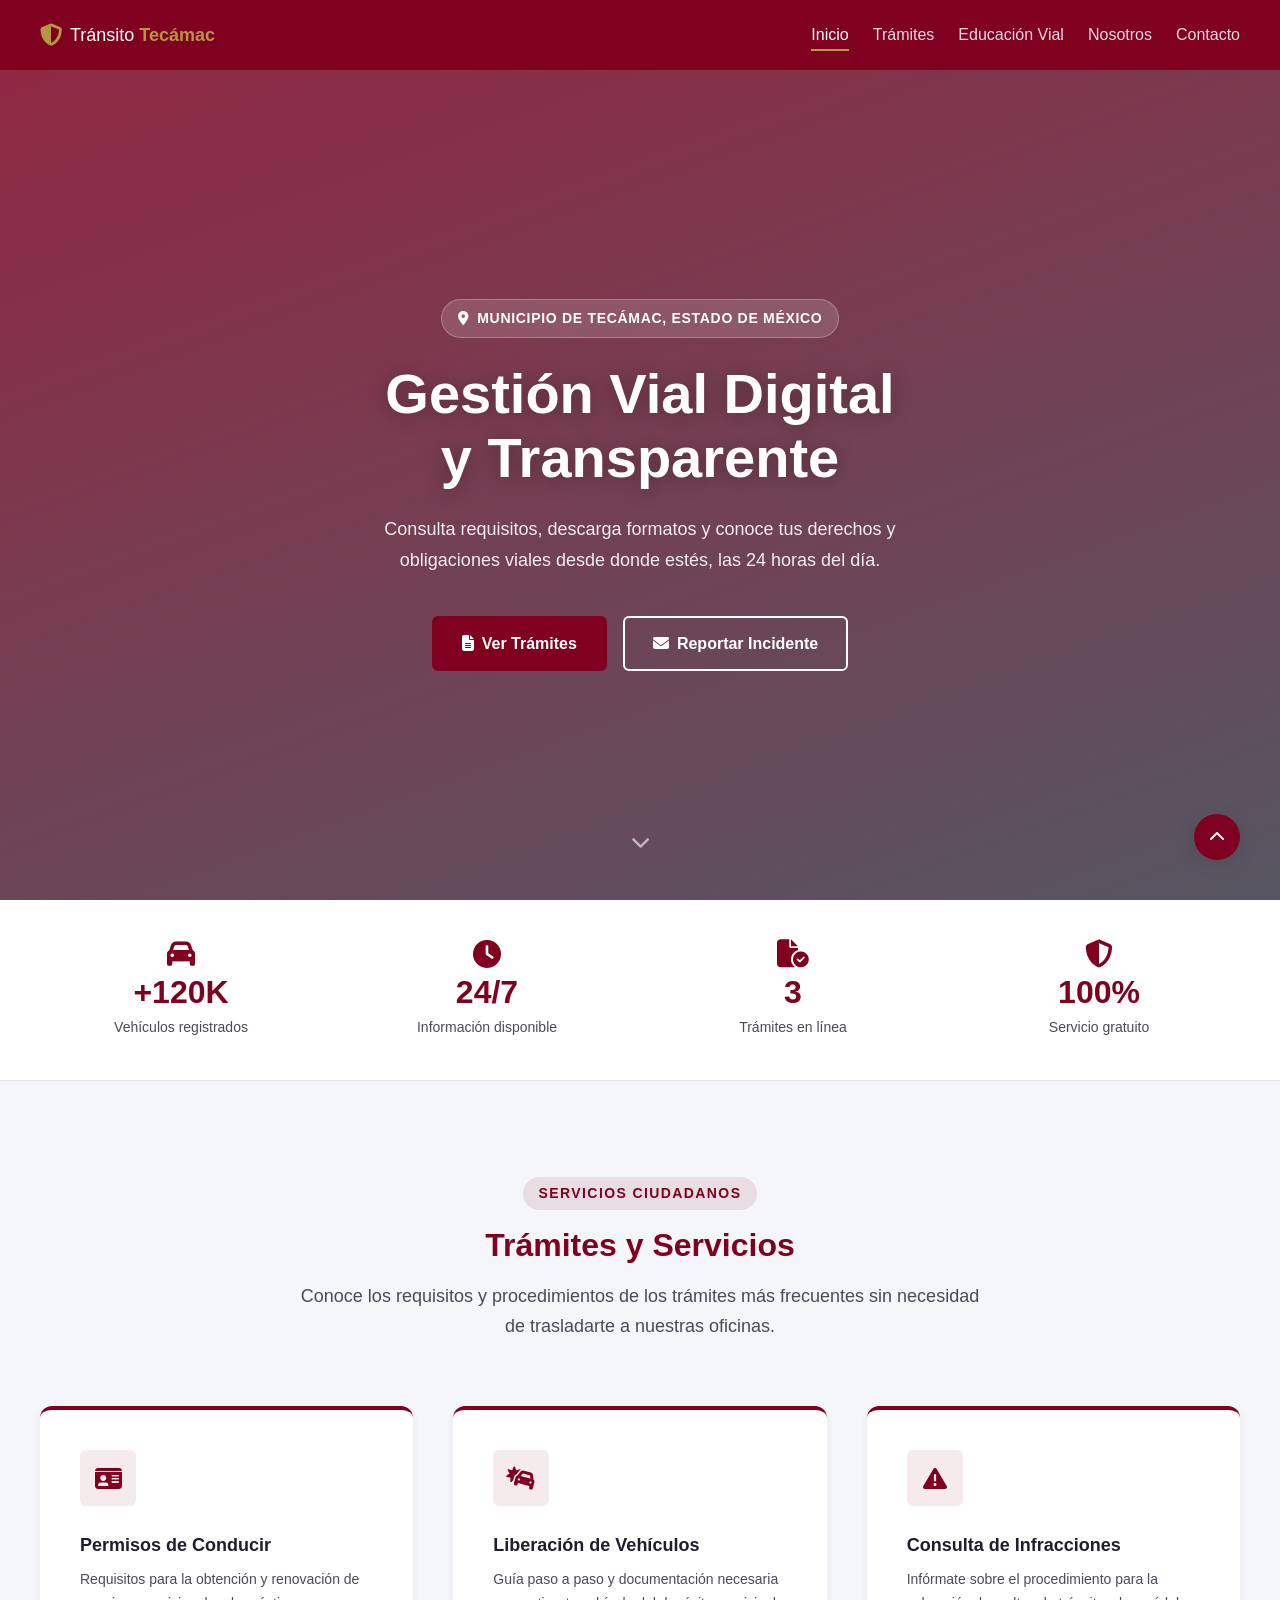
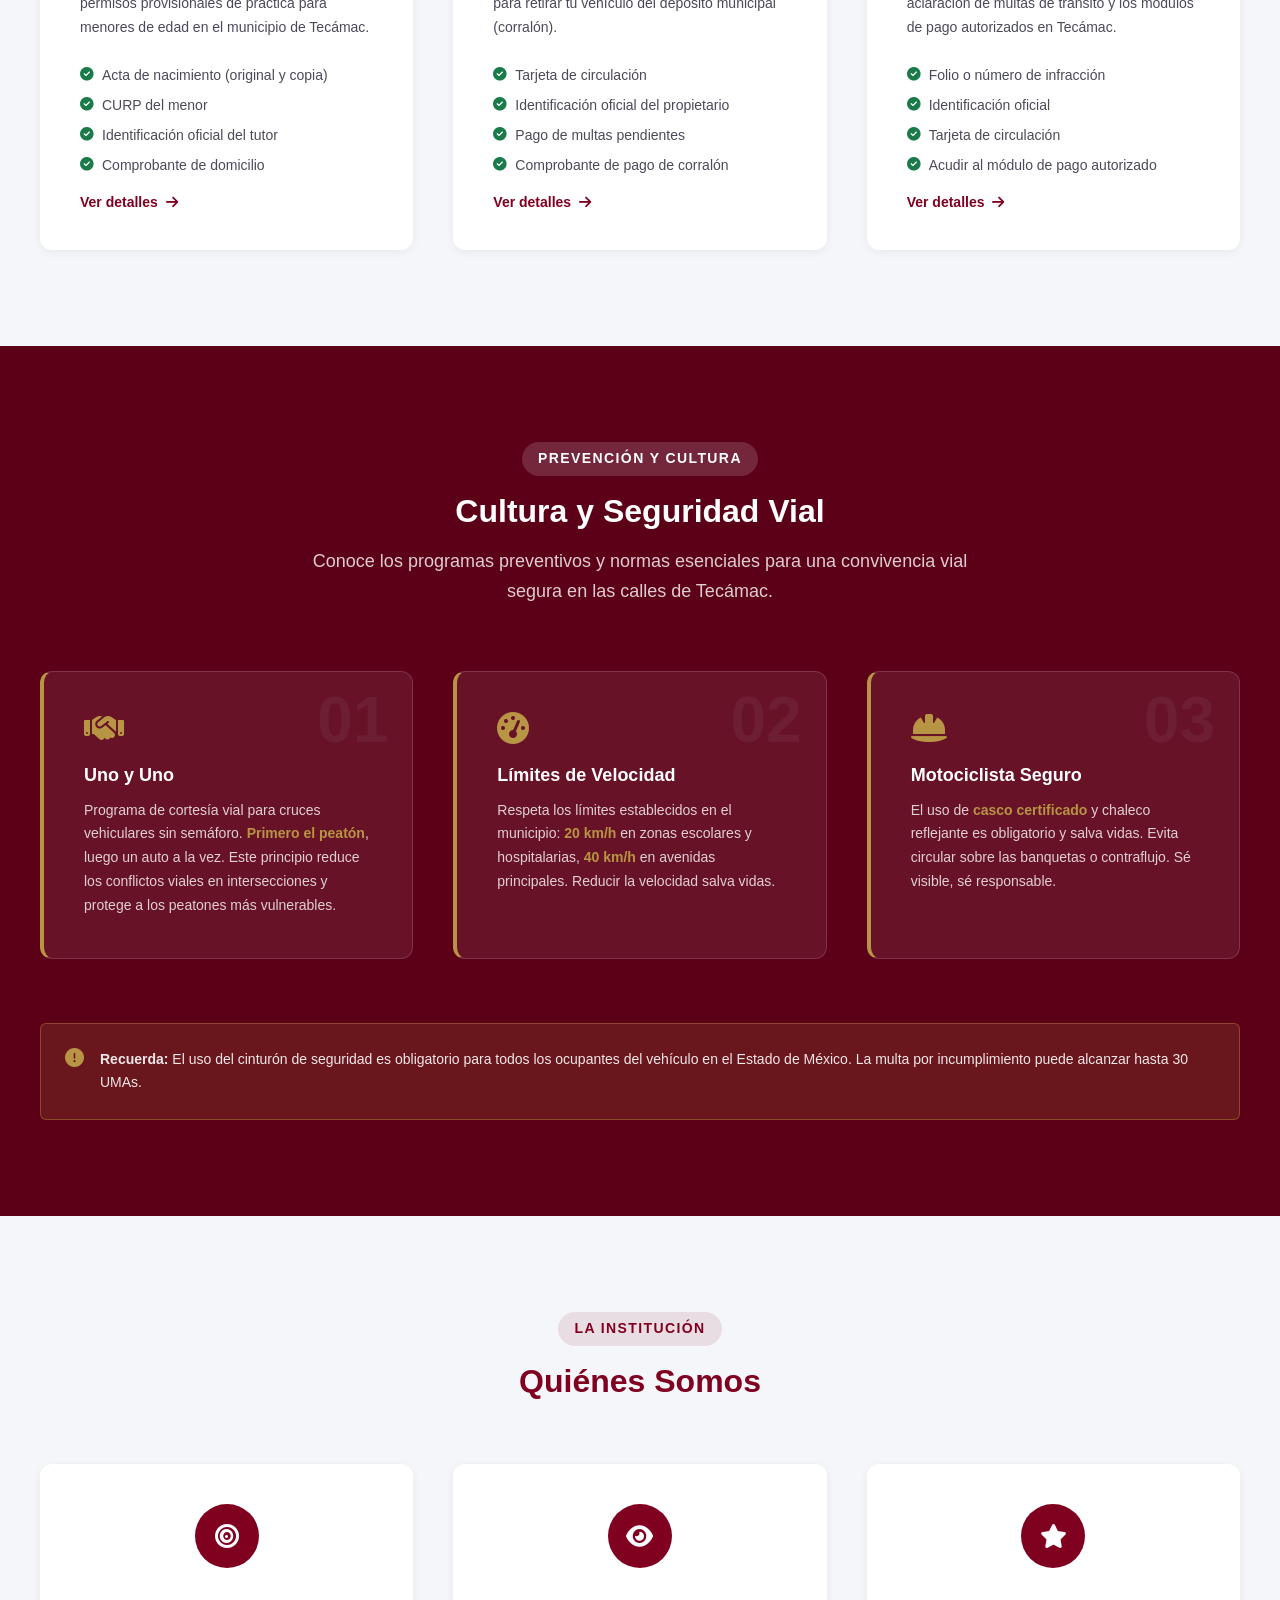
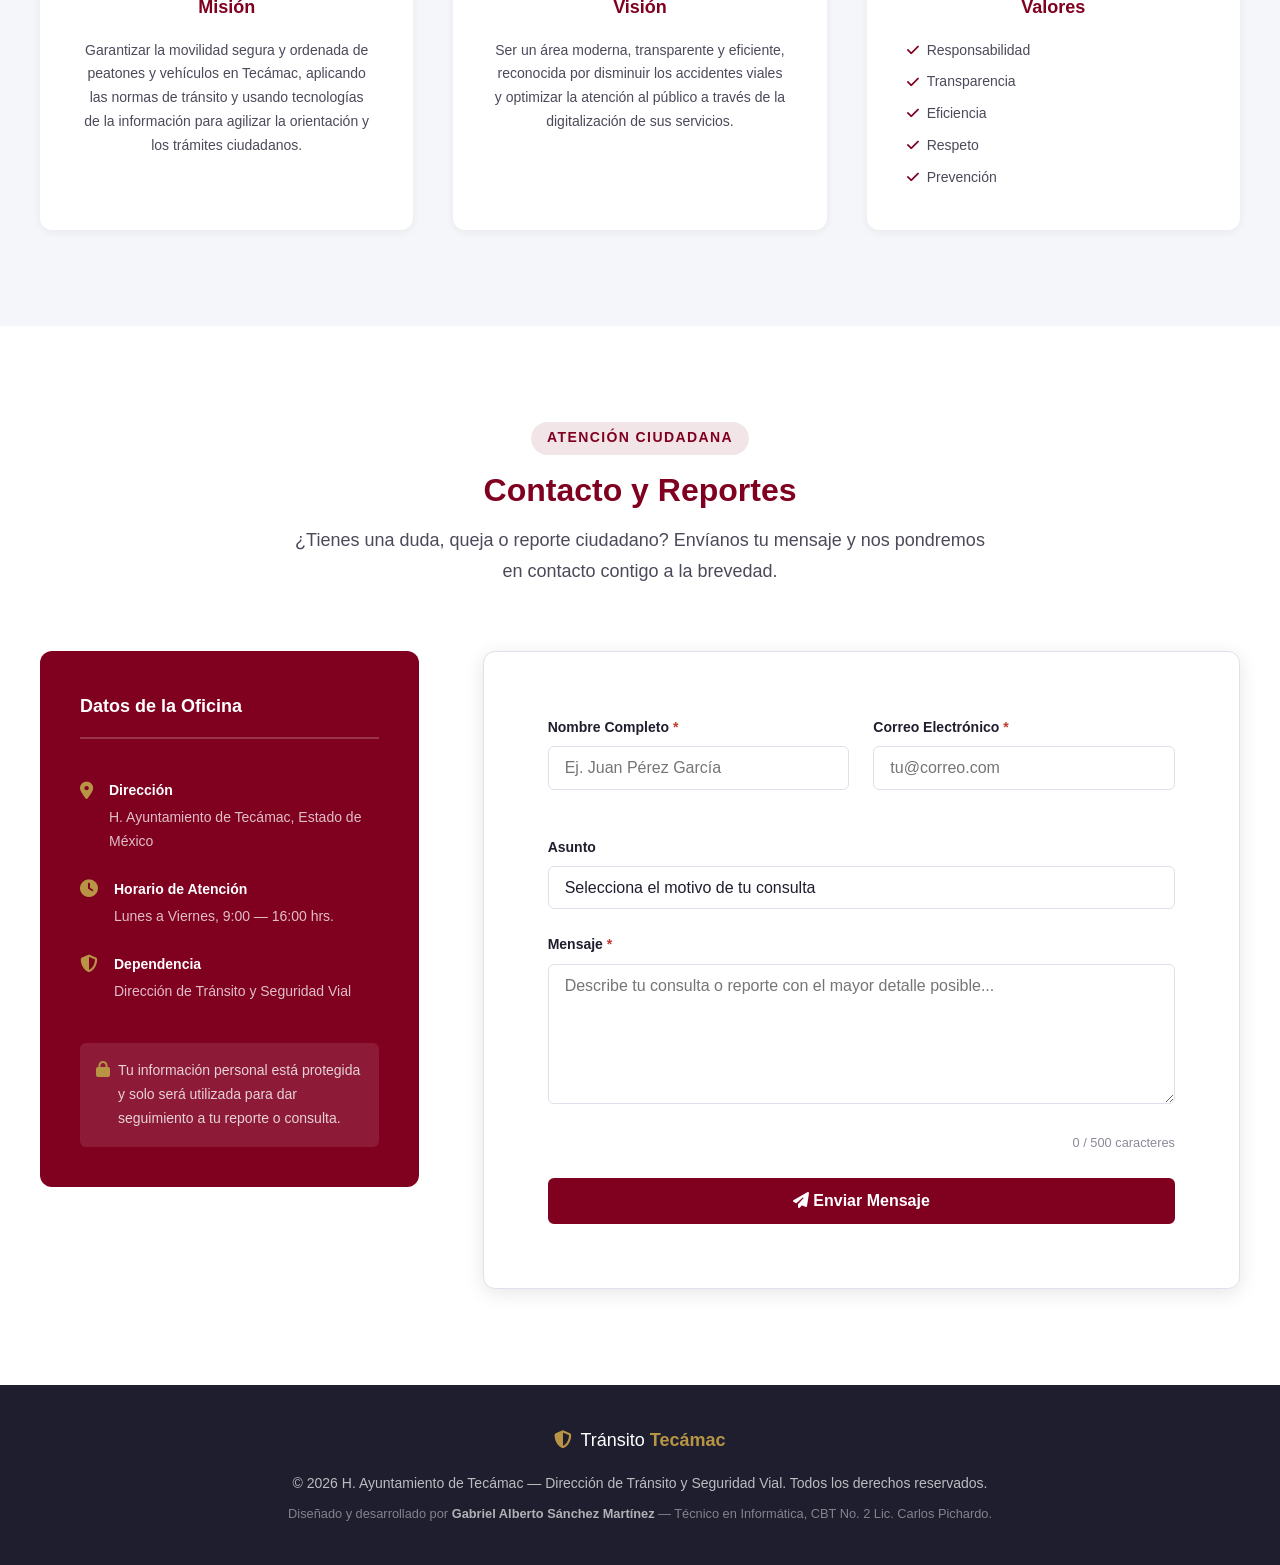
==== commit e2fcff0e: "fix: corregir detección de Netlify Forms - Agrega action='/gracias.html' al form (requerido para que" ====
--- a/index.html
+++ b/index.html
@@ -376,6 +376,7 @@
               id="contact-form"
               name="contacto-ciudadano"
               method="POST"
+              action="/gracias.html"
               data-netlify="true"
               data-netlify-honeypot="bot-field"
               novalidate
--- a/estilos.css
+++ b/estilos.css
@@ -943,6 +943,11 @@
   font-size: var(--font-size-sm);
 }
 
+/* El atributo hidden tiene menor especificidad que display:flex — lo forzamos */
+.form-success[hidden] {
+  display: none;
+}
+
 .form-success > i { font-size: 1.3rem; }
 
 /* Error de red / servidor */
@@ -954,6 +959,10 @@
   color: var(--color-error);
   font-size: var(--font-size-sm);
   font-weight: 600;
+}
+
+.form-network-error[hidden] {
+  display: none;
 }
 
 
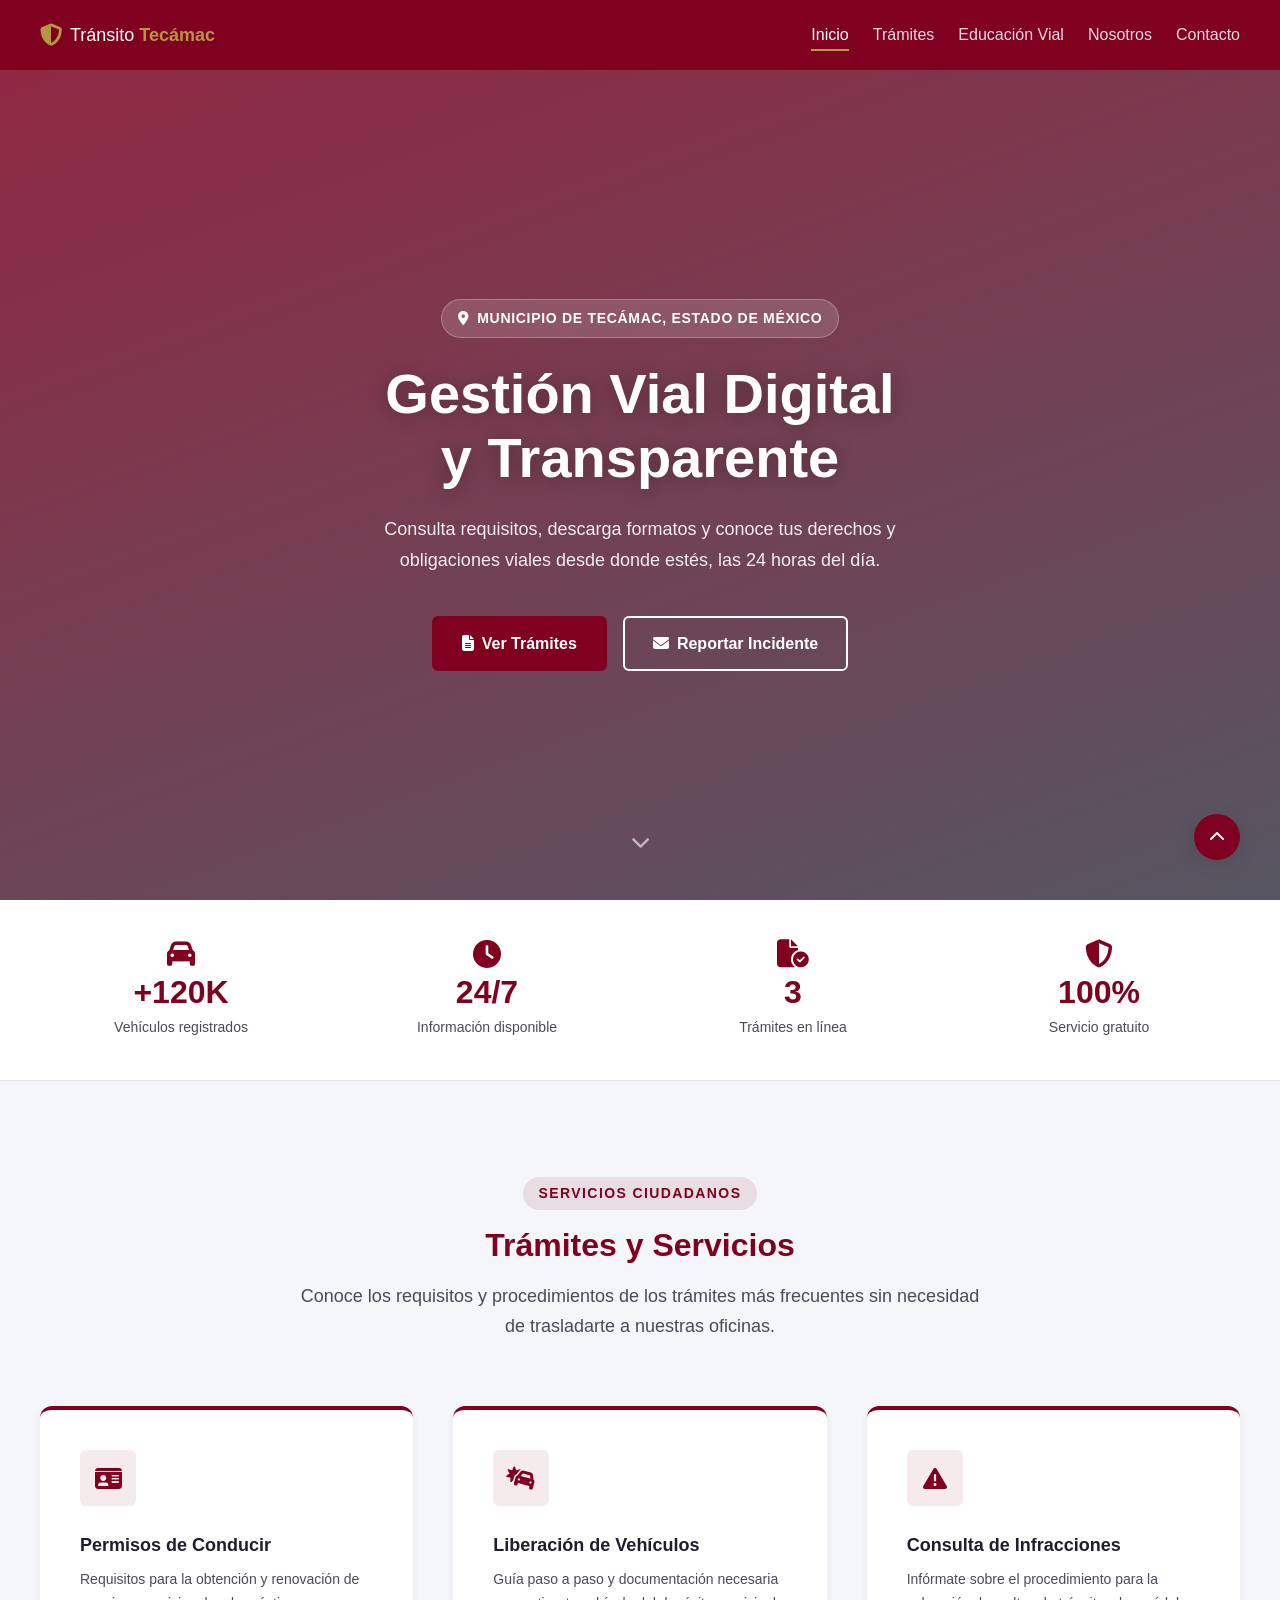
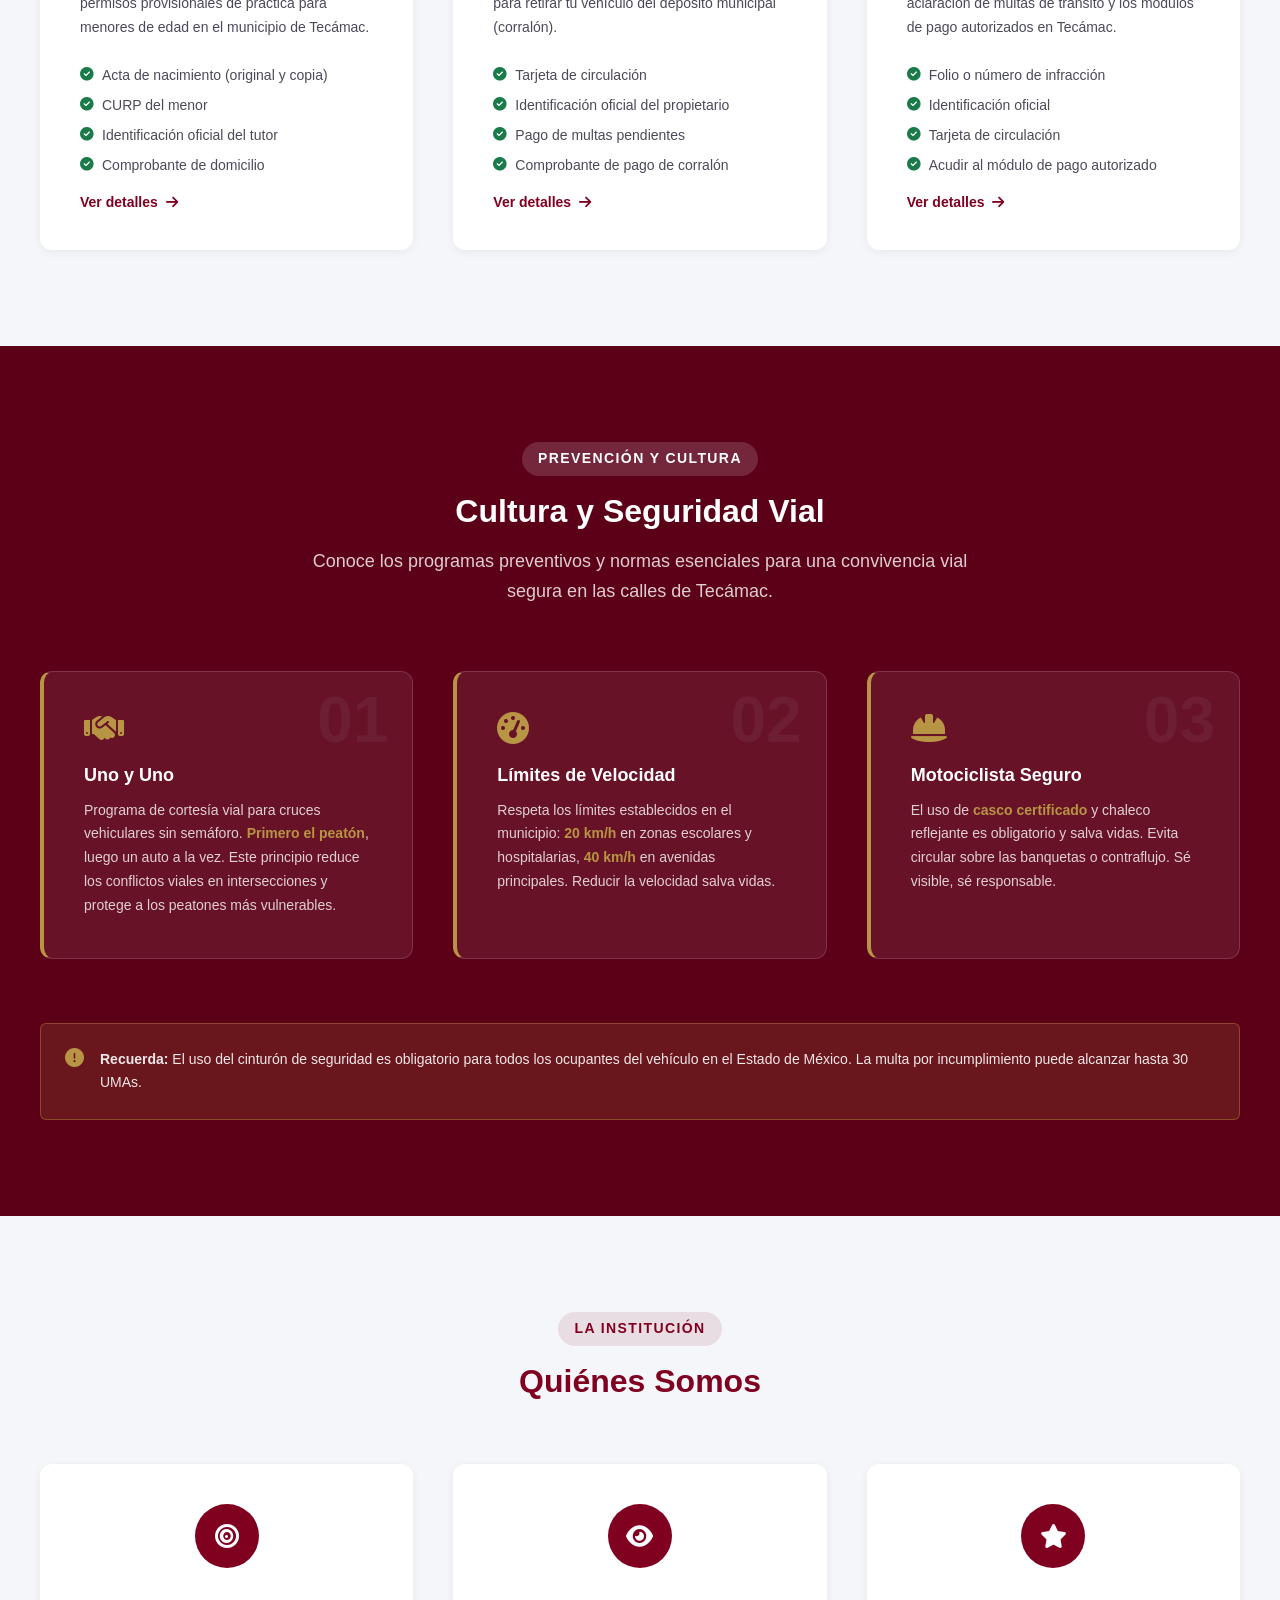
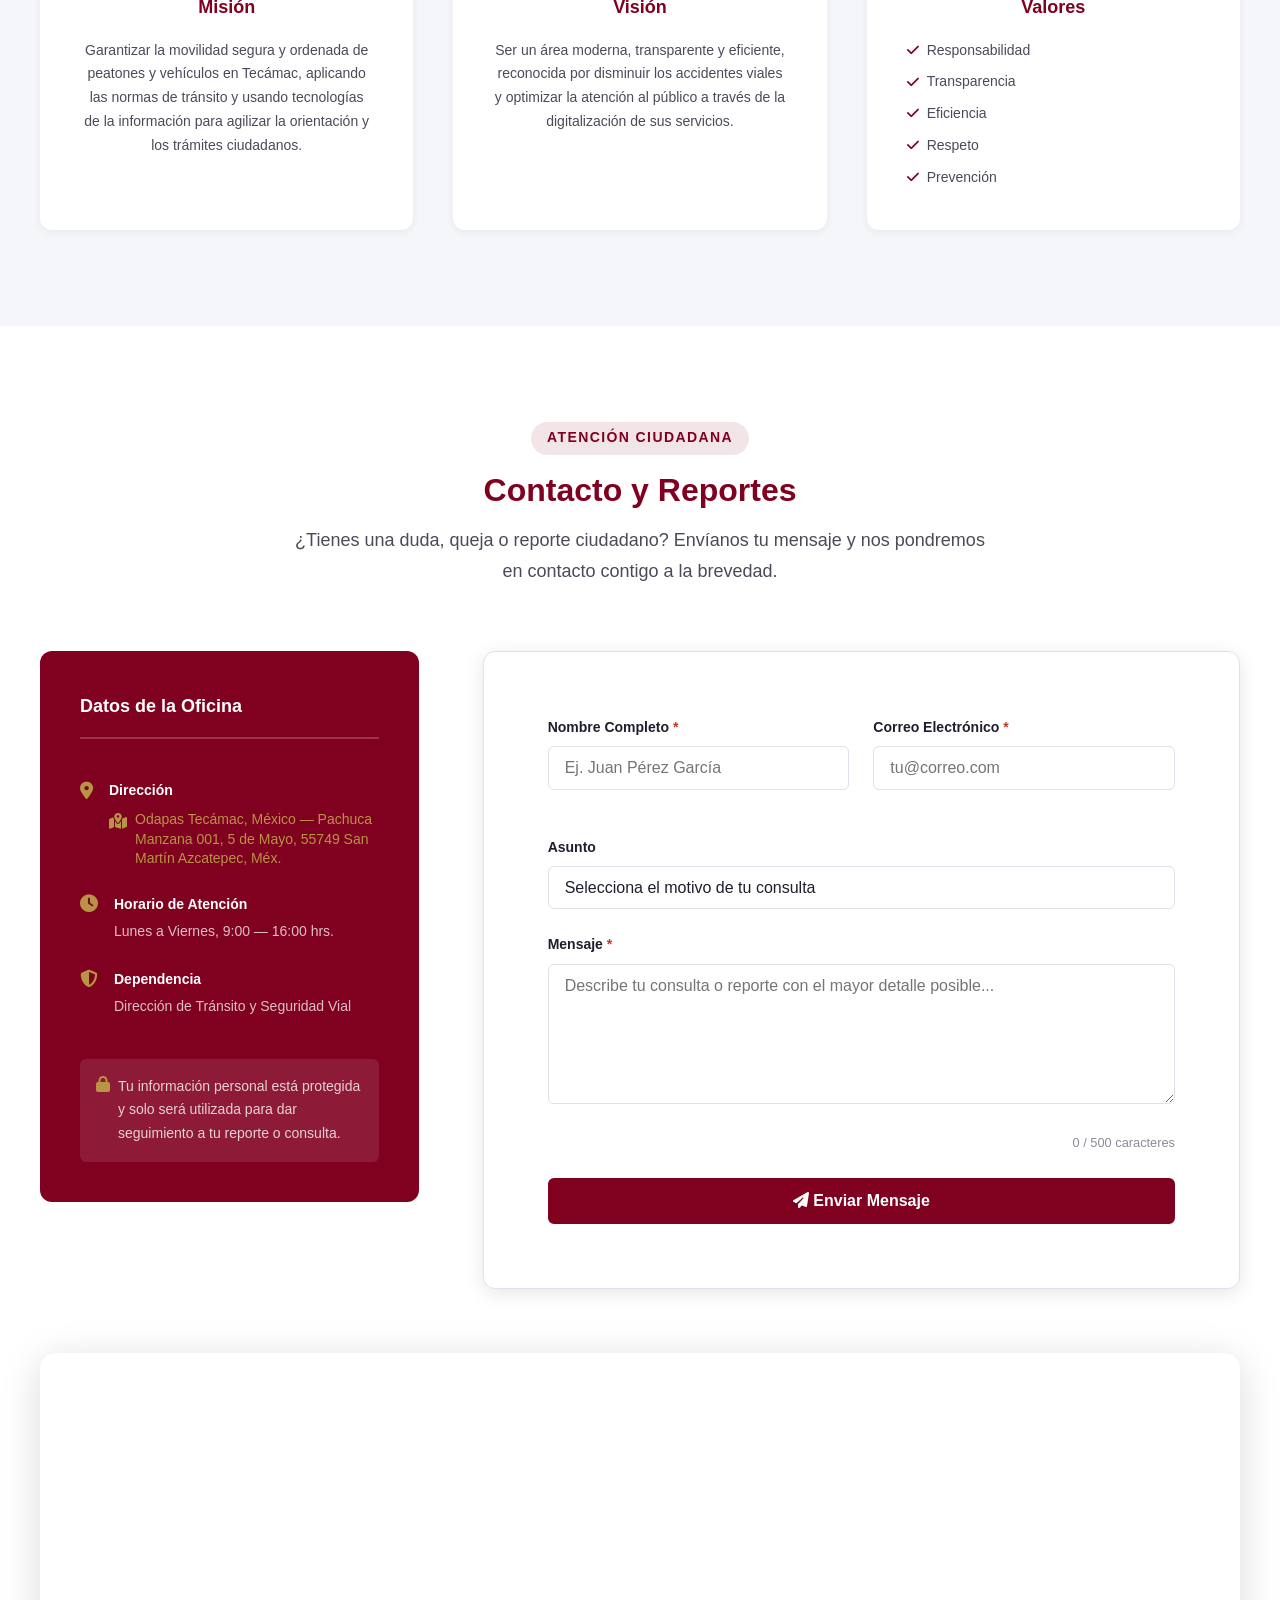
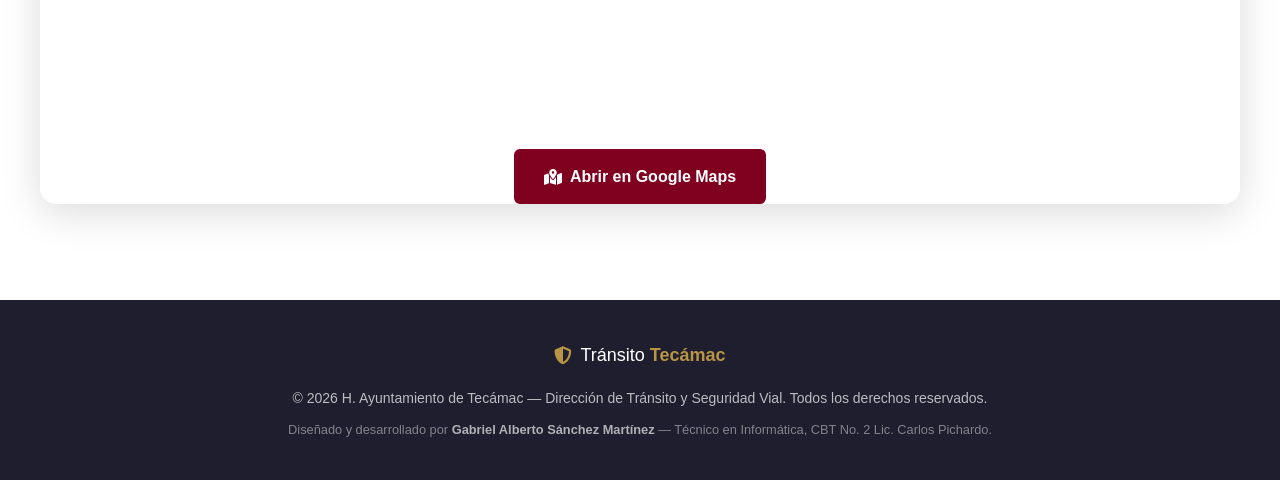
==== commit be600f4e: "Agregamos las funcionalidades del mapa" ====
--- a/index.html
+++ b/index.html
@@ -334,7 +334,16 @@
                 <i class="fa-solid fa-location-dot" aria-hidden="true"></i>
                 <div>
                   <strong>Dirección</strong>
-                  <span>H. Ayuntamiento de Tecámac, Estado de México</span>
+                  <a
+                    href="https://maps.app.goo.gl/t9dtshShJvMvYDT56Y"
+                    target="_blank"
+                    rel="noopener noreferrer"
+                    class="btn-maps"
+                    aria-label="Ver ubicación en Google Maps"
+                  >
+                    <i class="fa-solid fa-map-location-dot" aria-hidden="true"></i>
+                    Odapas Tecámac, México — Pachuca Manzana 001, 5 de Mayo, 55749 San Martín Azcatepec, Méx.
+                  </a>
                 </div>
               </li>
               <li class="contact-info-item">
@@ -478,6 +487,31 @@
           <!-- /Formulario -->
 
         </div>
+
+        <!-- Mapa de ubicación -->
+        <div class="map-wrap animate-on-scroll" aria-label="Mapa de ubicación de la oficina">
+          <iframe
+            src="https://www.google.com/maps/embed?pb=!1m18!1m12!1m3!1d3758.842!2d-98.9395!3d19.7095!2m3!1f0!2f0!3f0!3m2!1i1024!2i768!4f13.1!3m3!1m2!1s0x85d1f5c4b0e4f7a9%3A0x1a2b3c4d5e6f7890!2sODAPAS%20Tec%C3%A1mac%2C%20Pachuca%20Manzana%20001%2C%205%20de%20Mayo%2C%2055749%20San%20Mart%C3%ADn%20Azcatepec%2C%20M%C3%A9x.!5e0!3m2!1ses-419!2smx!4v1720450000000"
+            width="100%"
+            height="380"
+            style="border:0;"
+            allowfullscreen=""
+            loading="lazy"
+            referrerpolicy="no-referrer-when-downgrade"
+            title="Ubicación de Odapas Tecámac en Google Maps"
+          ></iframe>
+          <a
+            href="https://maps.app.goo.gl/t9dtshShJvMvYDT56Y"
+            target="_blank"
+            rel="noopener noreferrer"
+            class="btn btn-primary map-cta"
+            aria-label="Abrir ubicación en Google Maps"
+          >
+            <i class="fa-solid fa-map-location-dot" aria-hidden="true"></i>
+            Abrir en Google Maps
+          </a>
+        </div>
+
       </div>
     </section>
     <!-- /CONTACTO -->
--- a/estilos.css
+++ b/estilos.css
@@ -1289,3 +1289,66 @@
     grid-template-columns: repeat(3, 1fr);
   }
 }
+
+/* ------------------------------------------------------------- */
+/* 21. BOTÓN MAPS Y MAPA EMBEBIDO                                 */
+/* ------------------------------------------------------------- */
+
+/* Botón de dirección clickeable dentro del contact-info */
+.btn-maps {
+  display: inline-flex;
+  align-items: flex-start;
+  gap: var(--space-xs);
+  margin-top: 0.25rem;
+  font-size: var(--font-size-sm);
+  color: var(--color-secondary);
+  text-decoration: none;
+  line-height: 1.4;
+  transition: color 0.2s ease, text-decoration 0.2s ease;
+}
+
+.btn-maps i {
+  flex-shrink: 0;
+  margin-top: 0.15rem;
+  font-size: 1rem;
+}
+
+.btn-maps:hover,
+.btn-maps:focus-visible {
+  color: var(--color-white);
+  text-decoration: underline;
+  outline: 2px solid var(--color-secondary);
+  outline-offset: 2px;
+  border-radius: 4px;
+}
+
+/* Contenedor del mapa embebido */
+.map-wrap {
+  margin-top: var(--space-xl);
+  border-radius: 16px;
+  overflow: hidden;
+  box-shadow: var(--shadow-lg);
+  display: flex;
+  flex-direction: column;
+  gap: var(--space-sm);
+}
+
+.map-wrap iframe {
+  display: block;
+  width: 100%;
+  height: 380px;
+  border: none;
+  border-radius: 16px;
+}
+
+/* Botón "Abrir en Google Maps" debajo del mapa */
+.map-cta {
+  align-self: center;
+  gap: var(--space-xs);
+}
+
+@media (max-width: 767px) {
+  .map-wrap iframe {
+    height: 260px;
+  }
+}
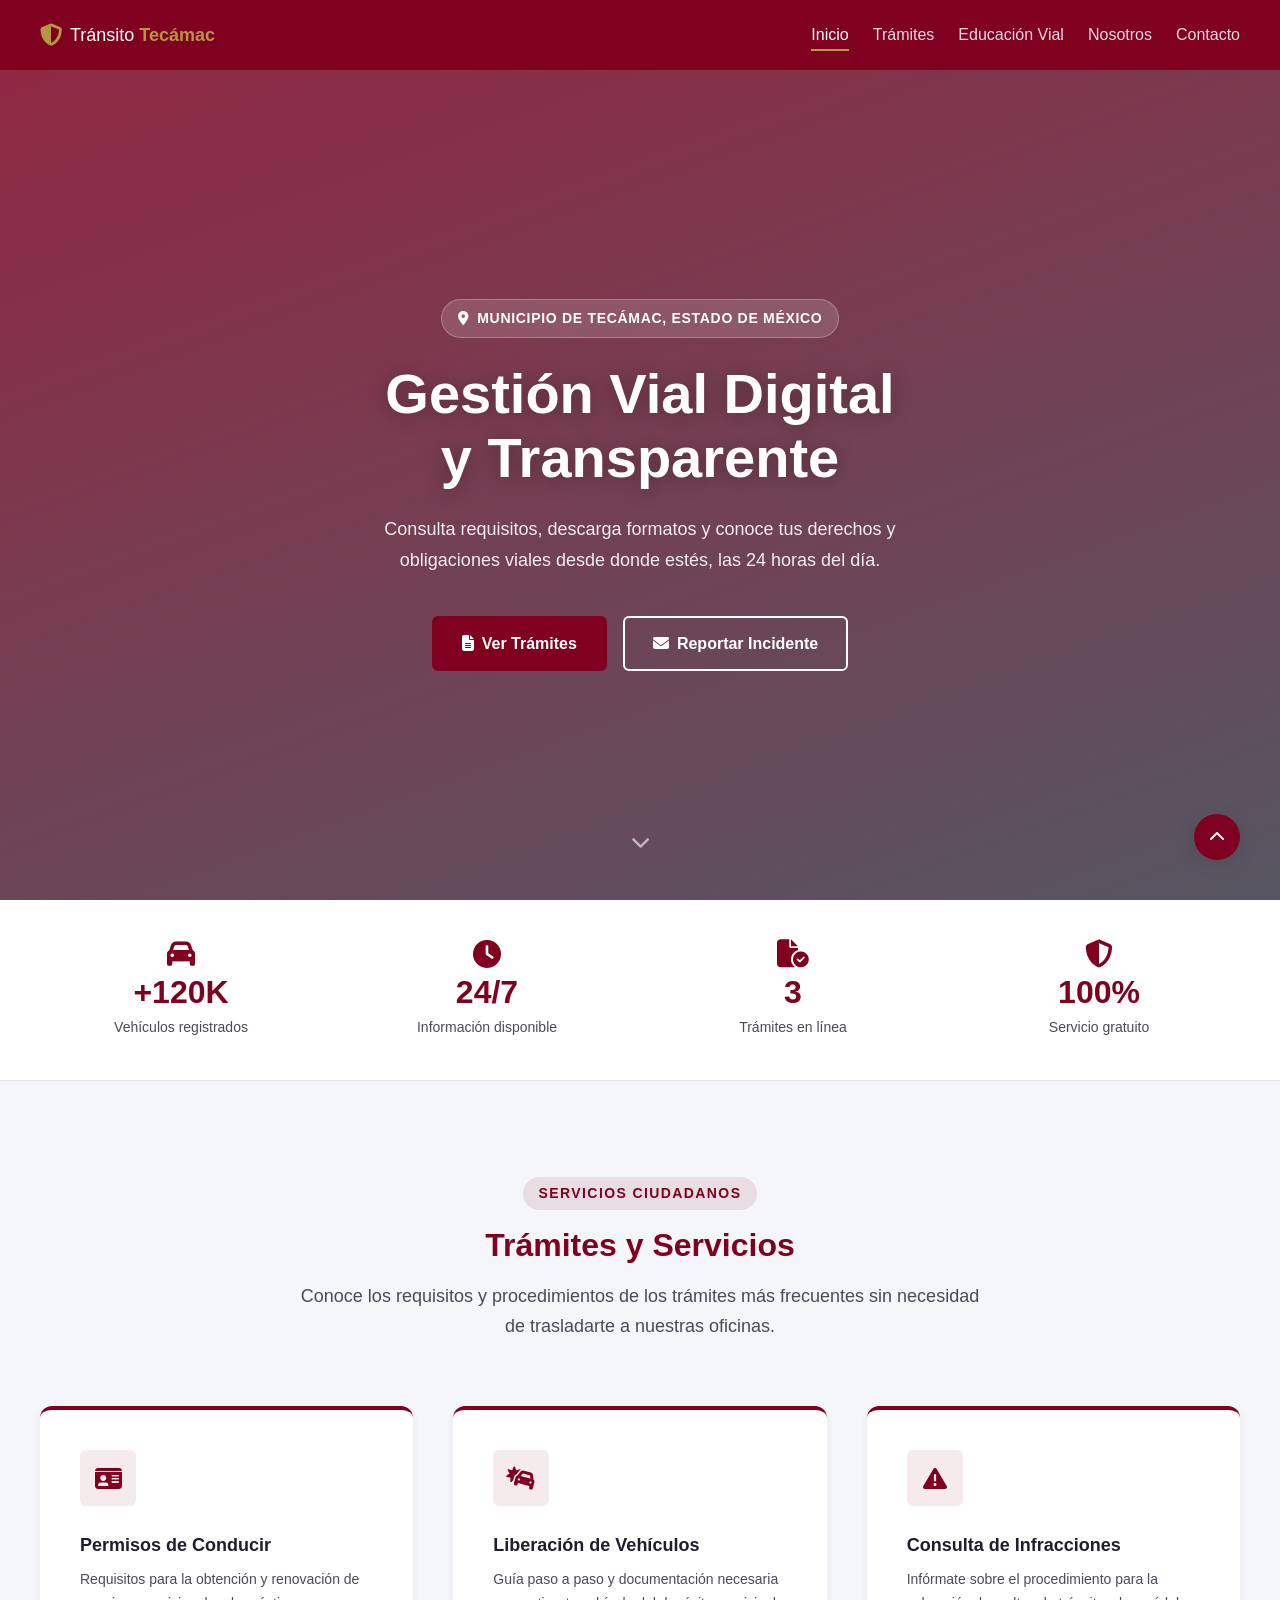
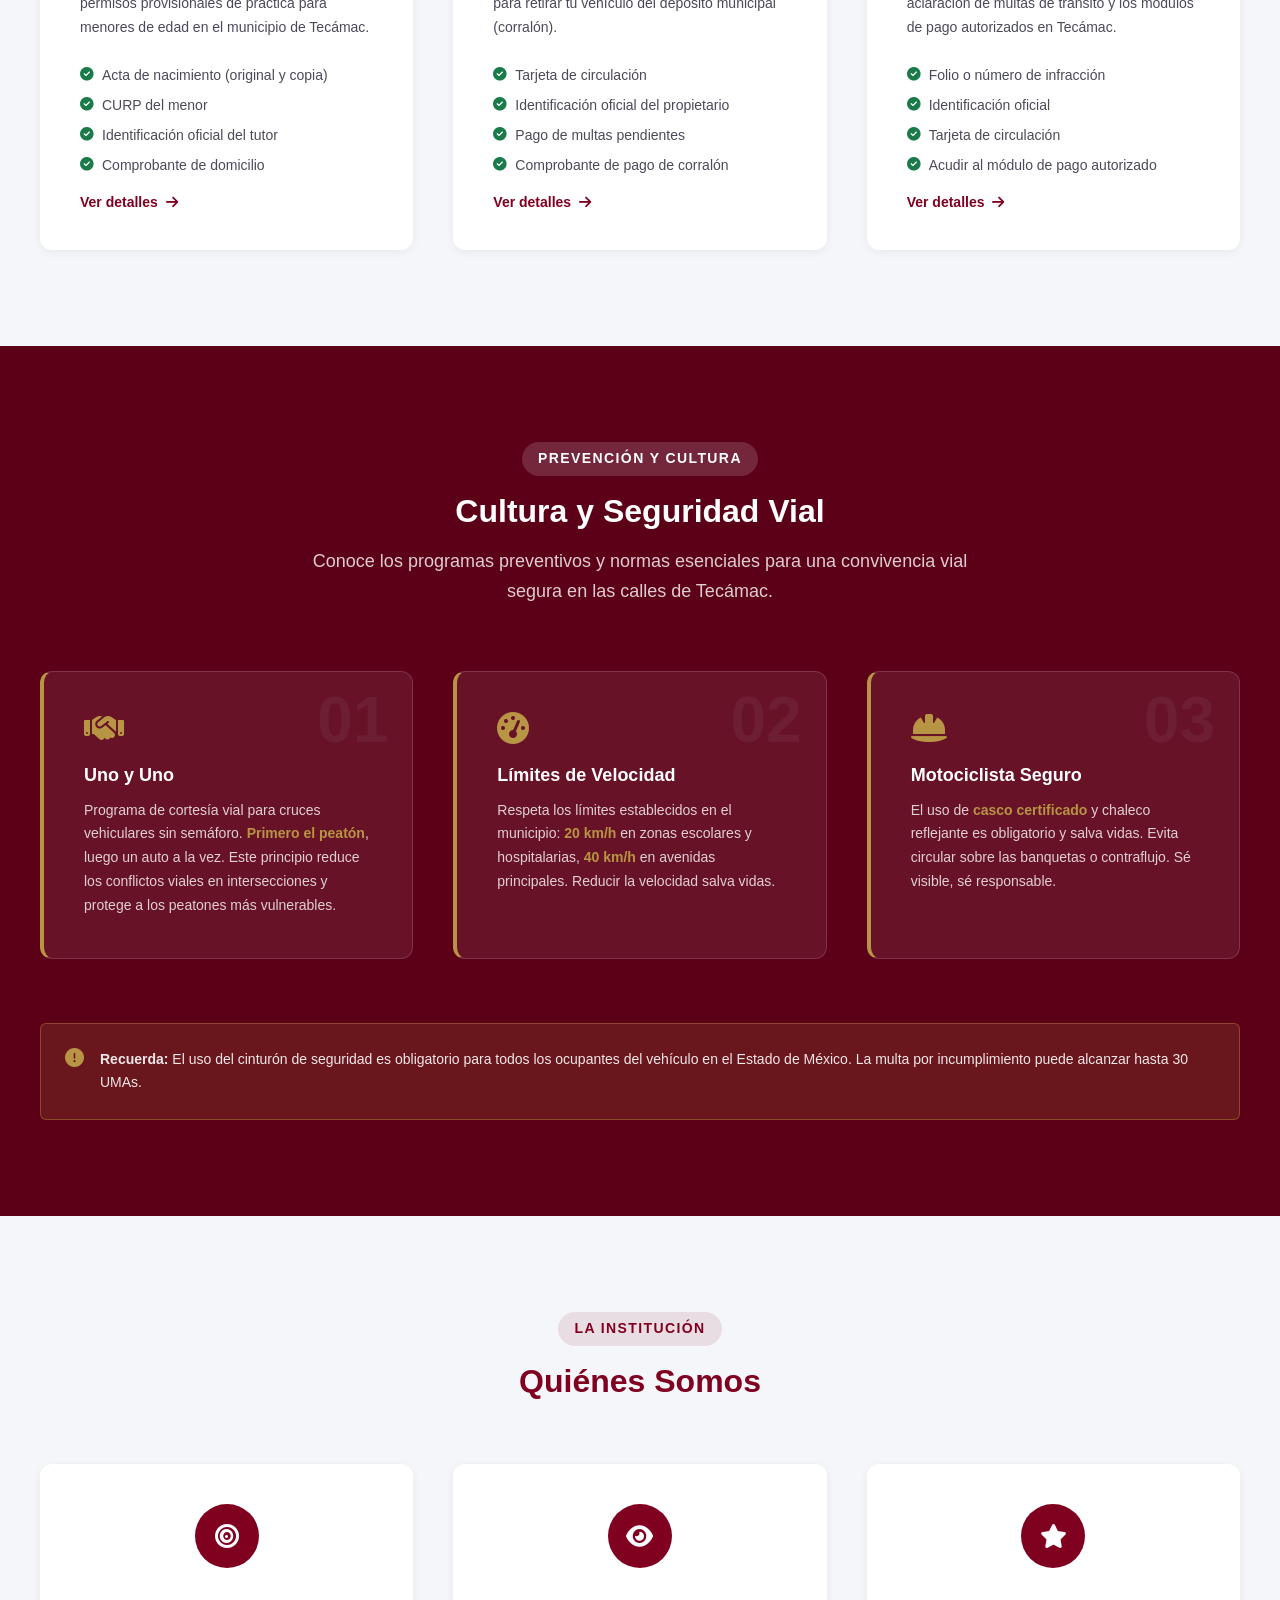
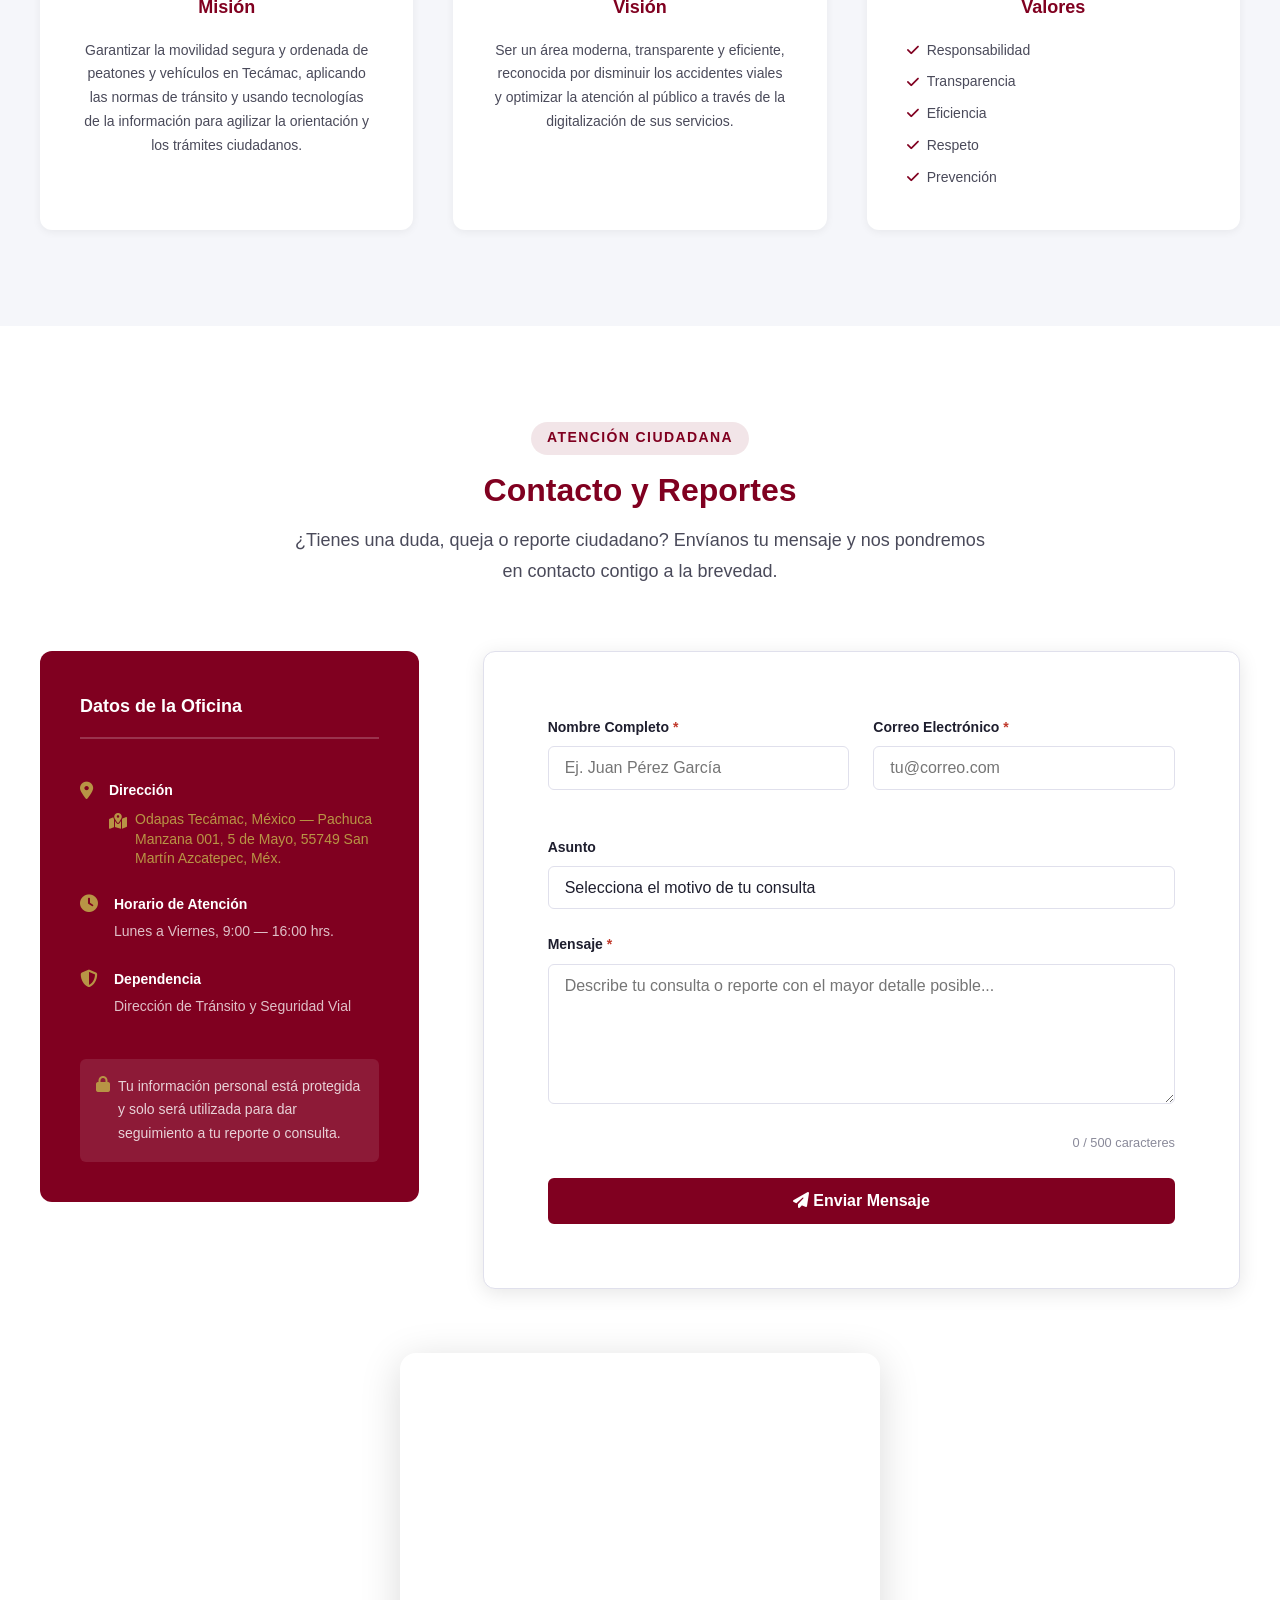
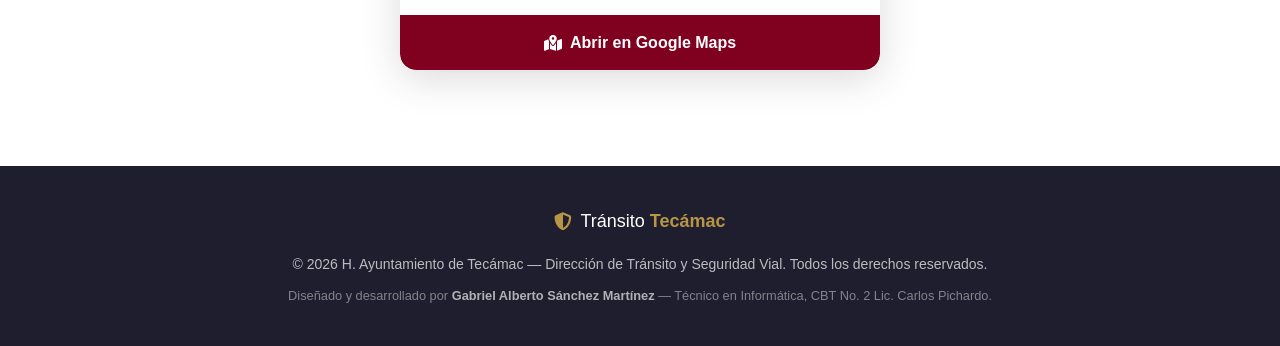
==== commit 591ea62a: "Solucionando problemas de los mapas" ====
--- a/index.html
+++ b/index.html
@@ -55,10 +55,16 @@
     <section id="inicio" class="hero" aria-label="Bienvenida">
       <div class="hero-overlay" aria-hidden="true"></div>
       <div class="hero-content animate-fade-up">
-        <span class="hero-badge">
+        <a
+          href="https://maps.app.goo.gl/zoxr3tSq78PzxMHK9"
+          target="_blank"
+          rel="noopener noreferrer"
+          class="hero-badge"
+          aria-label="Ver ubicación en Google Maps"
+        >
           <i class="fa-solid fa-location-dot" aria-hidden="true"></i>
           Municipio de Tecámac, Estado de México
-        </span>
+        </a>
         <h1 class="hero-title">Gestión Vial Digital<br>y Transparente</h1>
         <p class="hero-subtitle">
           Consulta requisitos, descarga formatos y conoce tus derechos y
@@ -335,7 +341,7 @@
                 <div>
                   <strong>Dirección</strong>
                   <a
-                    href="https://maps.app.goo.gl/t9dtshShJvMvYDT56Y"
+                    href="https://maps.app.goo.gl/zoxr3tSq78PzxMHK9"
                     target="_blank"
                     rel="noopener noreferrer"
                     class="btn-maps"
@@ -491,9 +497,9 @@
         <!-- Mapa de ubicación -->
         <div class="map-wrap animate-on-scroll" aria-label="Mapa de ubicación de la oficina">
           <iframe
-            src="https://www.google.com/maps/embed?pb=!1m18!1m12!1m3!1d3758.842!2d-98.9395!3d19.7095!2m3!1f0!2f0!3f0!3m2!1i1024!2i768!4f13.1!3m3!1m2!1s0x85d1f5c4b0e4f7a9%3A0x1a2b3c4d5e6f7890!2sODAPAS%20Tec%C3%A1mac%2C%20Pachuca%20Manzana%20001%2C%205%20de%20Mayo%2C%2055749%20San%20Mart%C3%ADn%20Azcatepec%2C%20M%C3%A9x.!5e0!3m2!1ses-419!2smx!4v1720450000000"
+            src="https://maps.google.com/maps?q=19.686691,-98.972825&z=17&output=embed"
             width="100%"
-            height="380"
+            height="250"
             style="border:0;"
             allowfullscreen=""
             loading="lazy"
@@ -501,7 +507,7 @@
             title="Ubicación de Odapas Tecámac en Google Maps"
           ></iframe>
           <a
-            href="https://maps.app.goo.gl/t9dtshShJvMvYDT56Y"
+            href="https://maps.app.goo.gl/zoxr3tSq78PzxMHK9"
             target="_blank"
             rel="noopener noreferrer"
             class="btn btn-primary map-cta"
--- a/estilos.css
+++ b/estilos.css
@@ -383,6 +383,18 @@
   margin-bottom: var(--space-md);
   text-transform: uppercase;
   letter-spacing: 0.05em;
+  text-decoration: none;
+  cursor: pointer;
+  transition: background-color 0.2s ease, border-color 0.2s ease, transform 0.2s ease;
+}
+
+.hero-badge:hover,
+.hero-badge:focus-visible {
+  background-color: rgba(255, 255, 255, 0.28);
+  border-color: rgba(255, 255, 255, 0.5);
+  transform: translateY(-1px);
+  outline: 2px solid rgba(255, 255, 255, 0.6);
+  outline-offset: 2px;
 }
 
 .hero-title {
@@ -1331,24 +1343,32 @@
   display: flex;
   flex-direction: column;
   gap: var(--space-sm);
+  max-width: 480px;
+  margin-left: auto;
+  margin-right: auto;
 }
 
 .map-wrap iframe {
   display: block;
   width: 100%;
-  height: 380px;
+  height: 250px;
   border: none;
-  border-radius: 16px;
+  border-radius: 16px 16px 0 0;
 }
 
 /* Botón "Abrir en Google Maps" debajo del mapa */
 .map-cta {
-  align-self: center;
-  gap: var(--space-xs);
+  align-self: stretch;
+  justify-content: center;
+  border-radius: 0 0 16px 16px;
+  margin-top: -4px;
 }
 
 @media (max-width: 767px) {
+  .map-wrap {
+    max-width: 100%;
+  }
   .map-wrap iframe {
-    height: 260px;
-  }
-}
+    height: 200px;
+  }
+}
